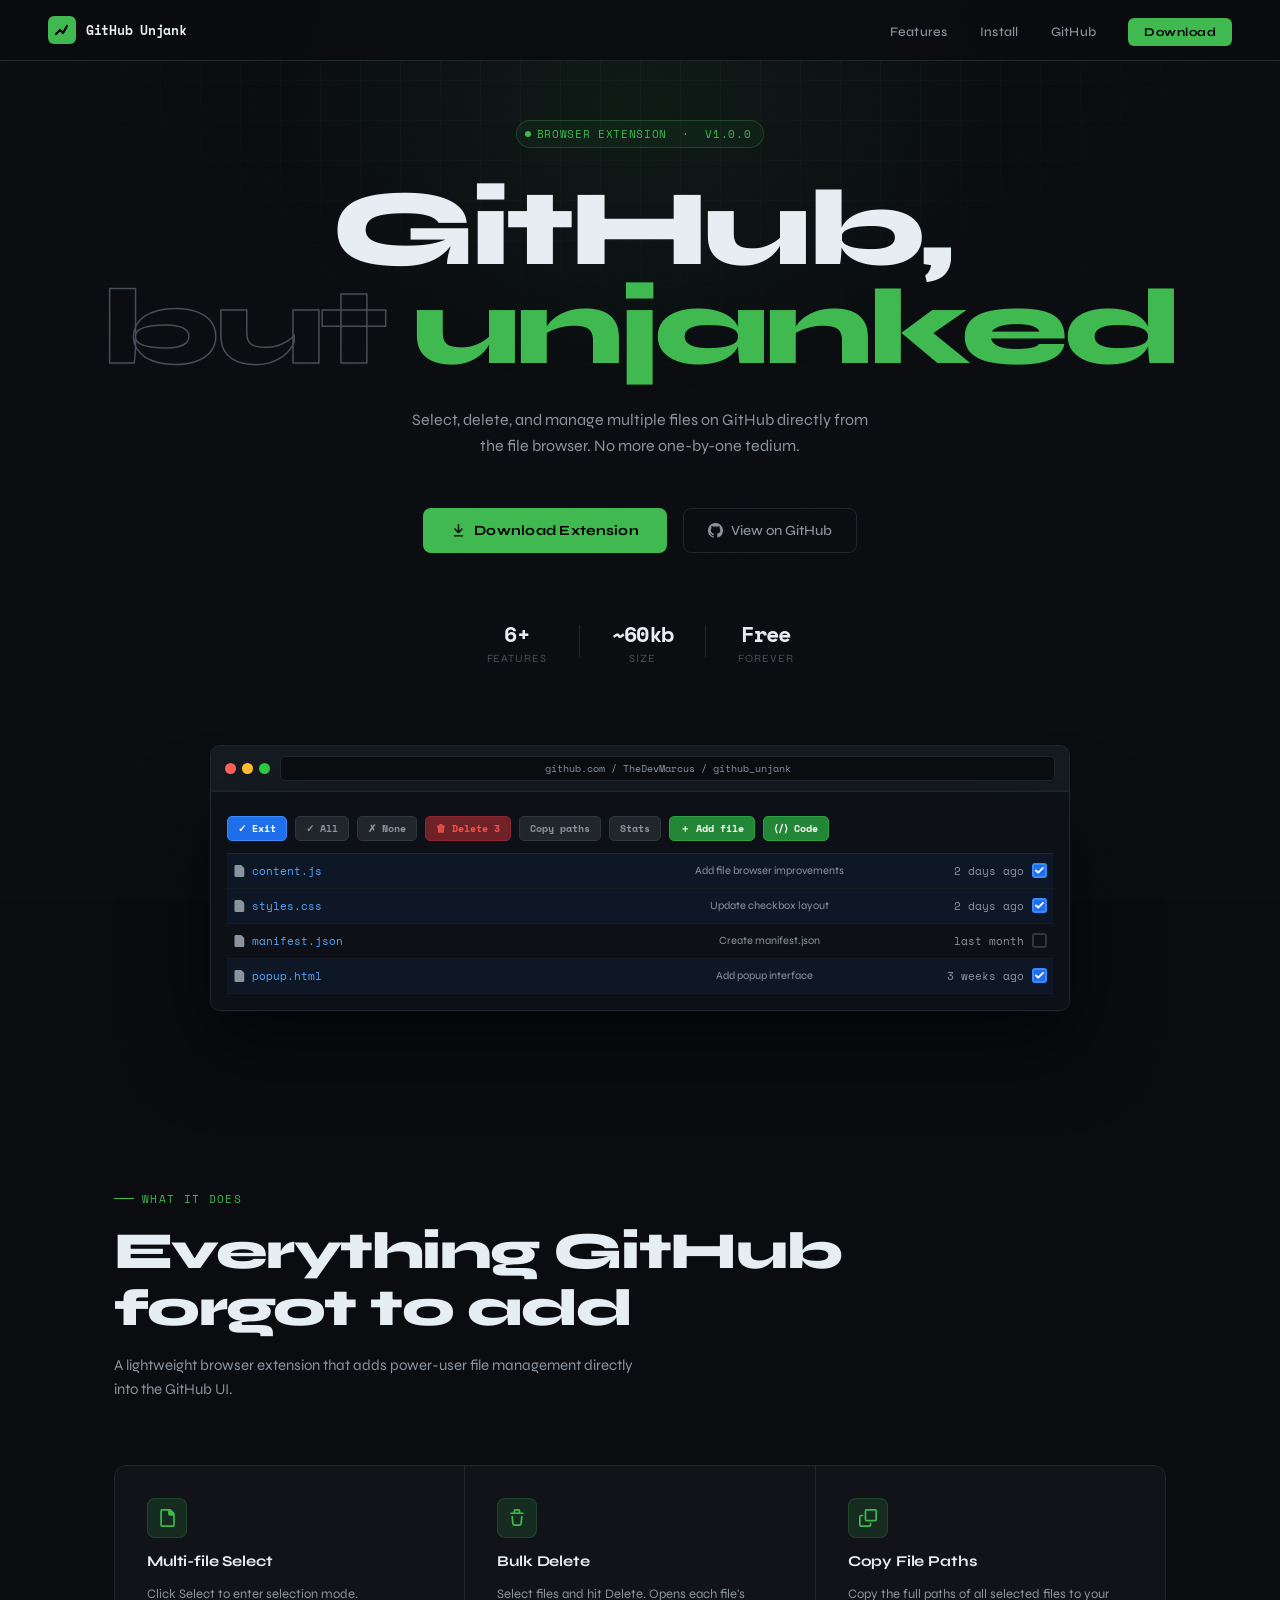
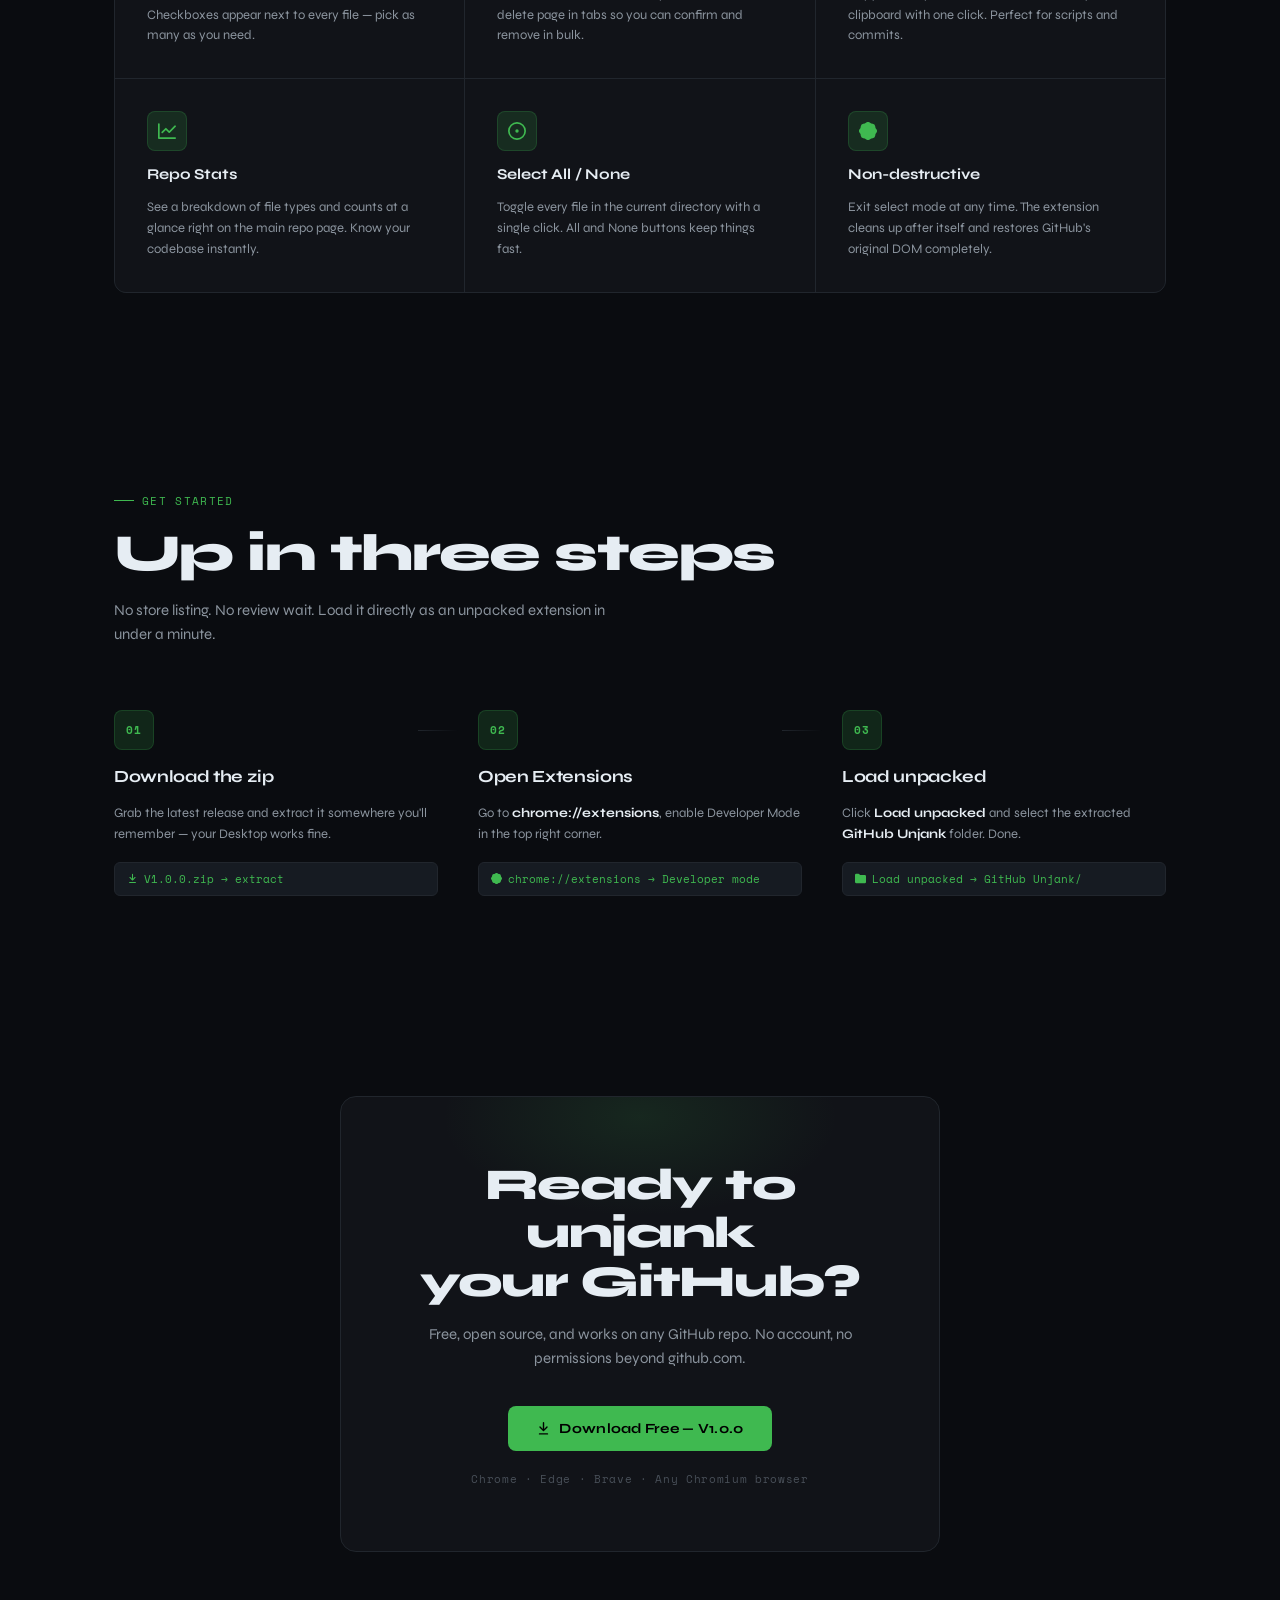
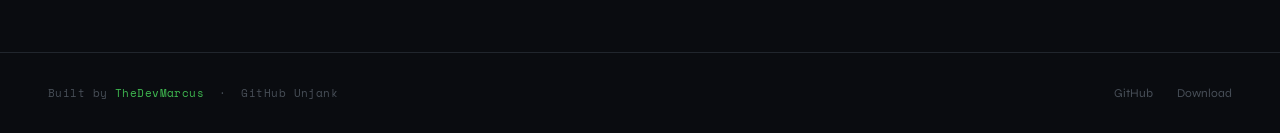
==== index.html @ 59151535 "Update print statement from 'Hello' to 'Goodbye'" ====
<!DOCTYPE html>
<html lang="en">
<head>
<meta charset="UTF-8">
<meta name="viewport" content="width=device-width, initial-scale=1.0">
<title>GitHub Unjank</title>
<link rel="preconnect" href="https://fonts.googleapis.com">
<link rel="preconnect" href="https://fonts.gstatic.com" crossorigin>
<link href="https://fonts.googleapis.com/css2?family=Space+Mono:wght@400;700&family=Syne:wght@400;500;600;700;800&display=swap" rel="stylesheet">
<style>
*, *::before, *::after { box-sizing: border-box; margin: 0; padding: 0; }

:root {
  --bg: #0a0c10;
  --surface: #111318;
  --surface2: #161b22;
  --border: #21262d;
  --green: #3fb950;
  --green-dim: #238636;
  --green-glow: rgba(63,185,80,0.15);
  --green-glow2: rgba(63,185,80,0.06);
  --fg: #e6edf3;
  --fg-muted: #8b949e;
  --fg-subtle: #484f58;
  --accent: #58a6ff;
  --mono: 'Space Mono', monospace;
  --display: 'Syne', sans-serif;
}

html { scroll-behavior: smooth; }

body {
  background: var(--bg);
  color: var(--fg);
  font-family: var(--display);
  min-height: 100vh;
  overflow-x: hidden;
}

::selection { background: var(--green-dim); color: #fff; }

.noise {
  position: fixed;
  inset: 0;
  z-index: 0;
  pointer-events: none;
  opacity: 0.025;
  background-image: url("data:image/svg+xml,%3Csvg viewBox='0 0 256 256' xmlns='http://www.w3.org/2000/svg'%3E%3Cfilter id='n'%3E%3CfeTurbulence type='fractalNoise' baseFrequency='0.9' numOctaves='4' stitchTiles='stitch'/%3E%3C/filter%3E%3Crect width='100%25' height='100%25' filter='url(%23n)'/%3E%3C/svg%3E");
  background-size: 200px 200px;
}

.grid-bg {
  position: fixed;
  inset: 0;
  z-index: 0;
  pointer-events: none;
  background-image:
    linear-gradient(var(--border) 1px, transparent 1px),
    linear-gradient(90deg, var(--border) 1px, transparent 1px);
  background-size: 40px 40px;
  opacity: 0.4;
  mask-image: radial-gradient(ellipse 80% 60% at 50% 0%, black 0%, transparent 70%);
}

.glow-orb {
  position: fixed;
  top: -200px;
  left: 50%;
  transform: translateX(-50%);
  width: 800px;
  height: 600px;
  background: radial-gradient(ellipse, rgba(63,185,80,0.08) 0%, transparent 70%);
  pointer-events: none;
  z-index: 0;
}

nav {
  position: fixed;
  top: 0;
  left: 0;
  right: 0;
  z-index: 100;
  display: flex;
  align-items: center;
  justify-content: space-between;
  padding: 16px 48px;
  border-bottom: 1px solid var(--border);
  background: rgba(10,12,16,0.8);
  backdrop-filter: blur(12px);
}

.nav-logo {
  display: flex;
  align-items: center;
  gap: 10px;
  font-family: var(--mono);
  font-size: 13px;
  font-weight: 700;
  color: var(--fg);
  text-decoration: none;
  letter-spacing: -0.02em;
}

.nav-logo-mark {
  width: 28px;
  height: 28px;
  background: var(--green);
  border-radius: 6px;
  display: flex;
  align-items: center;
  justify-content: center;
}

.nav-logo-mark svg { display: block; }

.nav-links {
  display: flex;
  align-items: center;
  gap: 32px;
  list-style: none;
}

.nav-links a {
  font-size: 13px;
  font-weight: 500;
  color: var(--fg-muted);
  text-decoration: none;
  transition: color 0.15s;
  letter-spacing: 0.02em;
}

.nav-links a:hover { color: var(--fg); }

.nav-cta {
  background: var(--green) !important;
  color: #000 !important;
  padding: 7px 16px;
  border-radius: 6px;
  font-weight: 700 !important;
  font-size: 12px !important;
  letter-spacing: 0.04em !important;
  transition: background 0.15s, transform 0.1s !important;
}

.nav-cta:hover { background: #4ac461 !important; transform: translateY(-1px); }

main { position: relative; z-index: 1; }

section.hero {
  min-height: 100vh;
  display: flex;
  flex-direction: column;
  align-items: center;
  justify-content: center;
  padding: 120px 24px 80px;
  text-align: center;
}

.hero-badge {
  display: inline-flex;
  align-items: center;
  gap: 6px;
  padding: 5px 12px 5px 8px;
  background: var(--green-glow2);
  border: 1px solid rgba(63,185,80,0.25);
  border-radius: 20px;
  font-family: var(--mono);
  font-size: 11px;
  color: var(--green);
  letter-spacing: 0.06em;
  margin-bottom: 32px;
  animation: fadeUp 0.6s ease both;
}

.hero-badge-dot {
  width: 6px;
  height: 6px;
  background: var(--green);
  border-radius: 50%;
  animation: pulse 2s ease infinite;
}

@keyframes pulse {
  0%, 100% { opacity: 1; transform: scale(1); }
  50% { opacity: 0.5; transform: scale(0.8); }
}

h1 {
  font-size: clamp(52px, 10vw, 108px);
  font-weight: 800;
  line-height: 0.92;
  letter-spacing: -0.04em;
  margin-bottom: 28px;
  animation: fadeUp 0.6s 0.1s ease both;
}

h1 .line1 { display: block; color: var(--fg); }
h1 .line2 {
  display: block;
  color: transparent;
  -webkit-text-stroke: 1.5px var(--fg-subtle);
}

h1 .accent-word {
  color: var(--green);
  -webkit-text-stroke: 0;
}

.hero-sub {
  max-width: 480px;
  font-size: 16px;
  font-weight: 400;
  color: var(--fg-muted);
  line-height: 1.65;
  margin-bottom: 48px;
  animation: fadeUp 0.6s 0.2s ease both;
}

.hero-actions {
  display: flex;
  align-items: center;
  gap: 16px;
  flex-wrap: wrap;
  justify-content: center;
  animation: fadeUp 0.6s 0.3s ease both;
}

.btn-primary {
  display: inline-flex;
  align-items: center;
  gap: 8px;
  padding: 14px 28px;
  background: var(--green);
  color: #000;
  font-family: var(--display);
  font-size: 14px;
  font-weight: 700;
  border-radius: 8px;
  text-decoration: none;
  letter-spacing: 0.02em;
  transition: background 0.15s, transform 0.15s, box-shadow 0.15s;
  box-shadow: 0 0 0 0 rgba(63,185,80,0.4);
  border: none;
  cursor: pointer;
}

.btn-primary:hover {
  background: #4ac461;
  transform: translateY(-2px);
  box-shadow: 0 8px 30px rgba(63,185,80,0.25);
}

.btn-primary:active { transform: translateY(0); }

.btn-secondary {
  display: inline-flex;
  align-items: center;
  gap: 8px;
  padding: 13px 24px;
  background: transparent;
  color: var(--fg-muted);
  font-family: var(--display);
  font-size: 14px;
  font-weight: 500;
  border-radius: 8px;
  text-decoration: none;
  border: 1px solid var(--border);
  transition: border-color 0.15s, color 0.15s, background 0.15s;
  cursor: pointer;
}

.btn-secondary:hover {
  border-color: var(--fg-subtle);
  color: var(--fg);
  background: var(--surface);
}

.hero-meta {
  margin-top: 64px;
  display: flex;
  align-items: center;
  gap: 32px;
  animation: fadeUp 0.6s 0.4s ease both;
}

.hero-meta-item {
  display: flex;
  flex-direction: column;
  align-items: center;
  gap: 2px;
}

.hero-meta-num {
  font-family: var(--mono);
  font-size: 22px;
  font-weight: 700;
  color: var(--fg);
  letter-spacing: -0.03em;
}

.hero-meta-label {
  font-size: 11px;
  color: var(--fg-subtle);
  letter-spacing: 0.08em;
  text-transform: uppercase;
}

.hero-meta-divider {
  width: 1px;
  height: 32px;
  background: var(--border);
}

.preview-container {
  position: relative;
  margin-top: 80px;
  width: 100%;
  max-width: 860px;
  animation: fadeUp 0.8s 0.5s ease both;
}

.preview-bar {
  background: var(--surface2);
  border: 1px solid var(--border);
  border-bottom: none;
  border-radius: 10px 10px 0 0;
  padding: 10px 14px;
  display: flex;
  align-items: center;
  gap: 10px;
}

.preview-dots { display: flex; gap: 6px; }
.preview-dot {
  width: 11px; height: 11px; border-radius: 50%;
}
.preview-dot:nth-child(1) { background: #ff5f57; }
.preview-dot:nth-child(2) { background: #febc2e; }
.preview-dot:nth-child(3) { background: #28c840; }

.preview-url {
  flex: 1;
  background: var(--bg);
  border: 1px solid var(--border);
  border-radius: 5px;
  padding: 4px 10px;
  font-family: var(--mono);
  font-size: 10px;
  color: var(--fg-muted);
  text-align: center;
}

.preview-screen {
  background: var(--surface2);
  border: 1px solid var(--border);
  border-radius: 0 0 10px 10px;
  overflow: hidden;
  box-shadow: 0 32px 80px rgba(0,0,0,0.6), 0 0 0 1px rgba(63,185,80,0.05);
}

.mock-github {
  background: #0d1117;
  padding: 16px;
}

.mock-toolbar {
  display: flex;
  align-items: center;
  gap: 8px;
  padding: 8px 0 12px;
  border-bottom: 1px solid #21262d;
  margin-bottom: 0;
  flex-wrap: wrap;
}

.mock-btn {
  padding: 4px 10px;
  border-radius: 5px;
  font-family: var(--mono);
  font-size: 10px;
  font-weight: 700;
  border: 1px solid #30363d;
  background: #21262d;
  color: #8b949e;
  cursor: default;
  white-space: nowrap;
}

.mock-btn.green {
  background: #238636;
  border-color: #2ea043;
  color: #fff;
}

.mock-btn.danger {
  background: #6e2126;
  border-color: #8b2530;
  color: #f85149;
}

.mock-btn.active {
  background: #1f6feb;
  border-color: #388bfd;
  color: #fff;
}

.mock-row {
  display: grid;
  grid-template-columns: 1fr 1fr auto auto;
  align-items: center;
  gap: 8px;
  padding: 9px 6px;
  border-bottom: 1px solid #161b22;
  font-size: 11px;
  animation: rowSlide 0.3s ease both;
}

.mock-row:hover { background: rgba(255,255,255,0.02); }

.mock-file {
  display: flex;
  align-items: center;
  gap: 7px;
  color: #58a6ff;
  font-family: var(--mono);
  font-size: 11px;
}

.mock-commit { color: #8b949e; font-size: 11px; }
.mock-time { color: #8b949e; font-size: 11px; font-family: var(--mono); white-space: nowrap; }

.mock-check {
  width: 15px; height: 15px; border-radius: 3px;
  border: 2px solid #388bfd;
  background: #1f6feb;
  display: flex; align-items: center; justify-content: center;
  flex-shrink: 0;
}

.mock-check.empty {
  background: transparent;
  border-color: #30363d;
}

.mock-row.selected { background: rgba(31,111,235,0.07); }

@keyframes rowSlide {
  from { opacity: 0; transform: translateX(-4px); }
  to { opacity: 1; transform: none; }
}

section.features {
  padding: 100px 24px;
  max-width: 1100px;
  margin: 0 auto;
}

.section-label {
  font-family: var(--mono);
  font-size: 11px;
  letter-spacing: 0.12em;
  text-transform: uppercase;
  color: var(--green);
  margin-bottom: 16px;
  display: flex;
  align-items: center;
  gap: 8px;
}

.section-label::before {
  content: '';
  display: inline-block;
  width: 20px;
  height: 1px;
  background: var(--green);
}

.section-title {
  font-size: clamp(32px, 5vw, 52px);
  font-weight: 800;
  letter-spacing: -0.03em;
  line-height: 1.1;
  margin-bottom: 16px;
}

.section-sub {
  font-size: 15px;
  color: var(--fg-muted);
  line-height: 1.6;
  max-width: 520px;
  margin-bottom: 64px;
}

.features-grid {
  display: grid;
  grid-template-columns: repeat(3, 1fr);
  gap: 1px;
  background: var(--border);
  border: 1px solid var(--border);
  border-radius: 12px;
  overflow: hidden;
}

.feature-card {
  background: var(--surface);
  padding: 32px;
  display: flex;
  flex-direction: column;
  gap: 14px;
  transition: background 0.2s;
  position: relative;
  overflow: hidden;
}

.feature-card::after {
  content: '';
  position: absolute;
  inset: 0;
  background: var(--green-glow2);
  opacity: 0;
  transition: opacity 0.2s;
}

.feature-card:hover { background: var(--surface2); }
.feature-card:hover::after { opacity: 1; }

.feature-icon {
  width: 40px; height: 40px;
  background: var(--green-glow);
  border: 1px solid rgba(63,185,80,0.2);
  border-radius: 8px;
  display: flex;
  align-items: center;
  justify-content: center;
  color: var(--green);
  position: relative;
  z-index: 1;
}

.feature-name {
  font-size: 15px;
  font-weight: 700;
  letter-spacing: -0.01em;
  position: relative;
  z-index: 1;
}

.feature-desc {
  font-size: 13px;
  color: var(--fg-muted);
  line-height: 1.6;
  position: relative;
  z-index: 1;
}

section.how {
  padding: 100px 24px;
  max-width: 1100px;
  margin: 0 auto;
}

.steps {
  display: grid;
  grid-template-columns: repeat(3, 1fr);
  gap: 40px;
  margin-top: 64px;
}

.step {
  display: flex;
  flex-direction: column;
  gap: 16px;
  position: relative;
}

.step:not(:last-child)::after {
  content: '';
  position: absolute;
  top: 20px;
  right: -20px;
  width: 40px;
  height: 1px;
  background: linear-gradient(90deg, var(--border), transparent);
}

.step-num {
  font-family: var(--mono);
  font-size: 11px;
  font-weight: 700;
  color: var(--green);
  background: var(--green-glow);
  border: 1px solid rgba(63,185,80,0.2);
  width: 40px; height: 40px;
  border-radius: 8px;
  display: flex;
  align-items: center;
  justify-content: center;
  letter-spacing: 0.05em;
}

.step-title {
  font-size: 17px;
  font-weight: 700;
  letter-spacing: -0.02em;
}

.step-desc {
  font-size: 13px;
  color: var(--fg-muted);
  line-height: 1.65;
}

.step-code {
  font-family: var(--mono);
  font-size: 11px;
  background: var(--surface2);
  border: 1px solid var(--border);
  border-radius: 6px;
  padding: 8px 12px;
  color: var(--green);
  display: flex;
  align-items: center;
  gap: 6px;
}

section.cta {
  padding: 100px 24px;
  text-align: center;
  position: relative;
}

.cta-box {
  max-width: 600px;
  margin: 0 auto;
  background: var(--surface);
  border: 1px solid var(--border);
  border-radius: 16px;
  padding: 64px 48px;
  position: relative;
  overflow: hidden;
}

.cta-box::before {
  content: '';
  position: absolute;
  top: -80px;
  left: 50%;
  transform: translateX(-50%);
  width: 400px;
  height: 200px;
  background: radial-gradient(ellipse, rgba(63,185,80,0.12) 0%, transparent 70%);
  pointer-events: none;
}

.cta-box h2 {
  font-size: clamp(28px, 5vw, 44px);
  font-weight: 800;
  letter-spacing: -0.03em;
  margin-bottom: 16px;
  line-height: 1.1;
  position: relative;
}

.cta-box p {
  font-size: 15px;
  color: var(--fg-muted);
  line-height: 1.6;
  margin-bottom: 36px;
  position: relative;
}

.cta-version {
  margin-top: 20px;
  font-family: var(--mono);
  font-size: 11px;
  color: var(--fg-subtle);
  letter-spacing: 0.06em;
}

footer {
  border-top: 1px solid var(--border);
  padding: 32px 48px;
  display: flex;
  align-items: center;
  justify-content: space-between;
  position: relative;
  z-index: 1;
}

.footer-left {
  font-family: var(--mono);
  font-size: 11px;
  color: var(--fg-subtle);
  letter-spacing: 0.04em;
}

.footer-left span { color: var(--green); }

.footer-right {
  display: flex;
  align-items: center;
  gap: 24px;
}

.footer-right a {
  font-size: 12px;
  color: var(--fg-subtle);
  text-decoration: none;
  transition: color 0.15s;
}

.footer-right a:hover { color: var(--fg-muted); }

@keyframes fadeUp {
  from { opacity: 0; transform: translateY(20px); }
  to { opacity: 1; transform: none; }
}

@media (max-width: 768px) {
  nav { padding: 14px 20px; }
  .nav-links { display: none; }
  .features-grid { grid-template-columns: 1fr; }
  .steps { grid-template-columns: 1fr; gap: 28px; }
  .step:not(:last-child)::after { display: none; }
  .cta-box { padding: 40px 24px; }
  footer { flex-direction: column; gap: 16px; text-align: center; }
  .hero-meta { gap: 20px; }
}
</style>
</head>
<body>

<div class="noise"></div>
<div class="grid-bg"></div>
<div class="glow-orb"></div>

<nav>
  <a href="#" class="nav-logo">
    <div class="nav-logo-mark">
      <svg width="16" height="16" viewBox="0 0 16 16" fill="none">
        <path d="M2 12L6 8L9 11L13 4" stroke="#000" stroke-width="2.2" stroke-linecap="round" stroke-linejoin="round"/>
      </svg>
    </div>
    GitHub Unjank
  </a>
  <ul class="nav-links">
    <li><a href="#features">Features</a></li>
    <li><a href="#how">Install</a></li>
    <li><a href="https://github.com/TheDevMarcus/github_unjank" target="_blank">GitHub</a></li>
    <li><a href="https://github.com/TheDevMarcus/github_unjank/archive/refs/tags/V1.0.0.zip" class="nav-cta">Download</a></li>
  </ul>
</nav>

<main>
  <section class="hero">
    <div class="hero-badge">
      <span class="hero-badge-dot"></span>
      BROWSER EXTENSION &nbsp;·&nbsp; V1.0.0
    </div>

    <h1>
      <span class="line1">GitHub,</span>
      <span class="line2">but <span class="accent-word">unjanked</span></span>
    </h1>

    <p class="hero-sub">
      Select, delete, and manage multiple files on GitHub directly from the file browser. No more one-by-one tedium.
    </p>

    <div class="hero-actions">
      <a href="https://github.com/TheDevMarcus/github_unjank/archive/refs/tags/V1.0.0.zip" class="btn-primary">
        <svg width="15" height="15" viewBox="0 0 16 16" fill="currentColor"><path d="M7.47 10.78a.75.75 0 0 0 1.06 0l3.75-3.75a.75.75 0 0 0-1.06-1.06L8.75 8.44V1.75a.75.75 0 0 0-1.5 0v6.69L4.78 5.97a.75.75 0 0 0-1.06 1.06l3.75 3.75ZM3.75 13a.75.75 0 0 0 0 1.5h8.5a.75.75 0 0 0 0-1.5h-8.5Z"/></svg>
        Download Extension
      </a>
      <a href="https://github.com/TheDevMarcus/github_unjank" target="_blank" class="btn-secondary">
        <svg width="15" height="15" viewBox="0 0 16 16" fill="currentColor"><path d="M8 0c4.42 0 8 3.58 8 8a8.013 8.013 0 0 1-5.45 7.59c-.4.08-.55-.17-.55-.38 0-.27.01-1.13.01-2.2 0-.75-.25-1.23-.54-1.48 1.78-.2 3.65-.88 3.65-3.95 0-.88-.31-1.59-.82-2.15.08-.2.36-1.02-.08-2.12 0 0-.67-.22-2.2.82-.64-.18-1.32-.27-2-.27-.68 0-1.36.09-2 .27-1.53-1.03-2.2-.82-2.2-.82-.44 1.1-.16 1.92-.08 2.12-.51.56-.82 1.28-.82 2.15 0 3.06 1.86 3.75 3.64 3.95-.23.2-.44.55-.51 1.07-.46.21-1.61.55-2.33-.66-.15-.24-.6-.83-1.23-.82-.67.01-.27.38.01.53.34.19.73.9.82 1.13.16.45.68 1.31 2.69.94 0 .67.01 1.3.01 1.49 0 .21-.15.45-.55.38A7.995 7.995 0 0 1 0 8c0-4.42 3.58-8 8-8Z"/></svg>
        View on GitHub
      </a>
    </div>

    <div class="hero-meta">
      <div class="hero-meta-item">
        <span class="hero-meta-num">6+</span>
        <span class="hero-meta-label">Features</span>
      </div>
      <div class="hero-meta-divider"></div>
      <div class="hero-meta-item">
        <span class="hero-meta-num">~60kb</span>
        <span class="hero-meta-label">Size</span>
      </div>
      <div class="hero-meta-divider"></div>
      <div class="hero-meta-item">
        <span class="hero-meta-num">Free</span>
        <span class="hero-meta-label">Forever</span>
      </div>
    </div>

    <div class="preview-container">
      <div class="preview-bar">
        <div class="preview-dots">
          <div class="preview-dot"></div>
          <div class="preview-dot"></div>
          <div class="preview-dot"></div>
        </div>
        <div class="preview-url">github.com / TheDevMarcus / github_unjank</div>
      </div>
      <div class="preview-screen">
        <div class="mock-github">
          <div class="mock-toolbar">
            <div class="mock-btn active">✓ Exit</div>
            <div class="mock-btn">✓ All</div>
            <div class="mock-btn">✗ None</div>
            <div class="mock-btn danger">🗑 Delete 3</div>
            <div class="mock-btn">Copy paths</div>
            <div class="mock-btn">Stats</div>
            <div class="mock-btn green">＋ Add file</div>
            <div class="mock-btn green">⟨/⟩ Code</div>
          </div>
          <div class="mock-row selected" style="animation-delay:0.1s">
            <div class="mock-file">
              <svg width="12" height="12" viewBox="0 0 16 16" fill="#8b949e"><path d="M2 1.75C2 .784 2.784 0 3.75 0h6.586c.464 0 .909.184 1.237.513l2.914 2.914c.329.328.513.773.513 1.237v9.586A1.75 1.75 0 0 1 13.25 16h-9.5A1.75 1.75 0 0 1 2 14.25V1.75Z"/></svg>
              content.js
            </div>
            <div class="mock-commit">Add file browser improvements</div>
            <div class="mock-time">2 days ago</div>
            <div class="mock-check">
              <svg width="9" height="7" viewBox="0 0 10 8" fill="none" stroke="white" stroke-width="2.2" stroke-linecap="round" stroke-linejoin="round"><polyline points="1,4 3.5,6.5 9,1"/></svg>
            </div>
          </div>
          <div class="mock-row selected" style="animation-delay:0.2s">
            <div class="mock-file">
              <svg width="12" height="12" viewBox="0 0 16 16" fill="#8b949e"><path d="M2 1.75C2 .784 2.784 0 3.75 0h6.586c.464 0 .909.184 1.237.513l2.914 2.914c.329.328.513.773.513 1.237v9.586A1.75 1.75 0 0 1 13.25 16h-9.5A1.75 1.75 0 0 1 2 14.25V1.75Z"/></svg>
              styles.css
            </div>
            <div class="mock-commit">Update checkbox layout</div>
            <div class="mock-time">2 days ago</div>
            <div class="mock-check">
              <svg width="9" height="7" viewBox="0 0 10 8" fill="none" stroke="white" stroke-width="2.2" stroke-linecap="round" stroke-linejoin="round"><polyline points="1,4 3.5,6.5 9,1"/></svg>
            </div>
          </div>
          <div class="mock-row" style="animation-delay:0.3s">
            <div class="mock-file">
              <svg width="12" height="12" viewBox="0 0 16 16" fill="#8b949e"><path d="M2 1.75C2 .784 2.784 0 3.75 0h6.586c.464 0 .909.184 1.237.513l2.914 2.914c.329.328.513.773.513 1.237v9.586A1.75 1.75 0 0 1 13.25 16h-9.5A1.75 1.75 0 0 1 2 14.25V1.75Z"/></svg>
              manifest.json
            </div>
            <div class="mock-commit">Create manifest.json</div>
            <div class="mock-time">last month</div>
            <div class="mock-check empty"></div>
          </div>
          <div class="mock-row selected" style="animation-delay:0.4s">
            <div class="mock-file">
              <svg width="12" height="12" viewBox="0 0 16 16" fill="#8b949e"><path d="M2 1.75C2 .784 2.784 0 3.75 0h6.586c.464 0 .909.184 1.237.513l2.914 2.914c.329.328.513.773.513 1.237v9.586A1.75 1.75 0 0 1 13.25 16h-9.5A1.75 1.75 0 0 1 2 14.25V1.75Z"/></svg>
              popup.html
            </div>
            <div class="mock-commit">Add popup interface</div>
            <div class="mock-time">3 weeks ago</div>
            <div class="mock-check">
              <svg width="9" height="7" viewBox="0 0 10 8" fill="none" stroke="white" stroke-width="2.2" stroke-linecap="round" stroke-linejoin="round"><polyline points="1,4 3.5,6.5 9,1"/></svg>
            </div>
          </div>
        </div>
      </div>
    </div>
  </section>

  <section class="features" id="features">
    <div class="section-label">What it does</div>
    <h2 class="section-title">Everything GitHub<br>forgot to add</h2>
    <p class="section-sub">A lightweight browser extension that adds power-user file management directly into the GitHub UI.</p>

    <div class="features-grid">
      <div class="feature-card">
        <div class="feature-icon">
          <svg width="18" height="18" viewBox="0 0 16 16" fill="currentColor"><path d="M2 1.75C2 .784 2.784 0 3.75 0h6.586c.464 0 .909.184 1.237.513l2.914 2.914c.329.328.513.773.513 1.237v9.586A1.75 1.75 0 0 1 13.25 16h-9.5A1.75 1.75 0 0 1 2 14.25V1.75Zm1.75-.25a.25.25 0 0 0-.25.25v12.5c0 .138.112.25.25.25h9.5a.25.25 0 0 0 .25-.25V6h-2.75A1.75 1.75 0 0 1 9 4.25V1.5H3.75Z"/></svg>
        </div>
        <div class="feature-name">Multi-file Select</div>
        <div class="feature-desc">Click Select to enter selection mode. Checkboxes appear next to every file — pick as many as you need.</div>
      </div>
      <div class="feature-card">
        <div class="feature-icon">
          <svg width="18" height="18" viewBox="0 0 16 16" fill="currentColor"><path d="M11 1.75V3h2.25a.75.75 0 0 1 0 1.5H2.75a.75.75 0 0 1 0-1.5H5V1.75C5 .784 5.784 0 6.75 0h2.5C10.216 0 11 .784 11 1.75ZM4.496 6.675l.66 6.6a.25.25 0 0 0 .249.225h5.19a.25.25 0 0 0 .249-.225l.66-6.6a.75.75 0 0 1 1.492.149l-.66 6.6A1.748 1.748 0 0 1 10.595 15h-5.19a1.75 1.75 0 0 1-1.741-1.575l-.66-6.6a.75.75 0 1 1 1.492-.15ZM6.5 1.75V3h3V1.75a.25.25 0 0 0-.25-.25h-2.5a.25.25 0 0 0-.25.25Z"/></svg>
        </div>
        <div class="feature-name">Bulk Delete</div>
        <div class="feature-desc">Select files and hit Delete. Opens each file's delete page in tabs so you can confirm and remove in bulk.</div>
      </div>
      <div class="feature-card">
        <div class="feature-icon">
          <svg width="18" height="18" viewBox="0 0 16 16" fill="currentColor"><path d="M0 6.75C0 5.784.784 5 1.75 5h1.5a.75.75 0 0 1 0 1.5h-1.5a.25.25 0 0 0-.25.25v7.5c0 .138.112.25.25.25h7.5a.25.25 0 0 0 .25-.25v-1.5a.75.75 0 0 1 1.5 0v1.5A1.75 1.75 0 0 1 9.25 16h-7.5A1.75 1.75 0 0 1 0 14.25Z"/><path d="M5 1.75C5 .784 5.784 0 6.75 0h7.5C15.216 0 16 .784 16 1.75v7.5A1.75 1.75 0 0 1 14.25 11h-7.5A1.75 1.75 0 0 1 5 9.25Zm1.75-.25a.25.25 0 0 0-.25.25v7.5c0 .138.112.25.25.25h7.5a.25.25 0 0 0 .25-.25v-7.5a.25.25 0 0 0-.25-.25Z"/></svg>
        </div>
        <div class="feature-name">Copy File Paths</div>
        <div class="feature-desc">Copy the full paths of all selected files to your clipboard with one click. Perfect for scripts and commits.</div>
      </div>
      <div class="feature-card">
        <div class="feature-icon">
          <svg width="18" height="18" viewBox="0 0 16 16" fill="currentColor"><path d="M1.5 1.75V13.5h13.75a.75.75 0 0 1 0 1.5H.75a.75.75 0 0 1-.75-.75V1.75a.75.75 0 0 1 1.5 0Zm14.28 2.53-5.25 5.25a.75.75 0 0 1-1.06 0L7 7.06 4.28 9.78a.751.751 0 0 1-1.06-1.06l3.25-3.25a.75.75 0 0 1 1.06 0L10 7.94l4.72-4.72a.751.751 0 0 1 1.06 1.06Z"/></svg>
        </div>
        <div class="feature-name">Repo Stats</div>
        <div class="feature-desc">See a breakdown of file types and counts at a glance right on the main repo page. Know your codebase instantly.</div>
      </div>
      <div class="feature-card">
        <div class="feature-icon">
          <svg width="18" height="18" viewBox="0 0 16 16" fill="currentColor"><path d="M8 9.5a1.5 1.5 0 1 0 0-3 1.5 1.5 0 0 0 0 3Z"/><path d="M8 0a8 8 0 1 1 0 16A8 8 0 0 1 8 0ZM1.5 8a6.5 6.5 0 1 0 13 0 6.5 6.5 0 0 0-13 0Z"/></svg>
        </div>
        <div class="feature-name">Select All / None</div>
        <div class="feature-desc">Toggle every file in the current directory with a single click. All and None buttons keep things fast.</div>
      </div>
      <div class="feature-card">
        <div class="feature-icon">
          <svg width="18" height="18" viewBox="0 0 16 16" fill="currentColor"><path d="M9.585.52a2.678 2.678 0 0 0-3.17 0l-.928.68a1.178 1.178 0 0 1-.518.215L3.83 1.59a2.678 2.678 0 0 0-2.24 2.24l-.175 1.14a1.178 1.178 0 0 1-.215.518l-.68.928a2.678 2.678 0 0 0 0 3.17l.68.928c.113.153.186.33.215.518l.175 1.138a2.678 2.678 0 0 0 2.24 2.24l1.138.175c.187.029.365.102.518.215l.928.68a2.678 2.678 0 0 0 3.17 0l.928-.68a1.17 1.17 0 0 1 .518-.215l1.138-.175a2.678 2.678 0 0 0 2.241-2.241l.175-1.138c.029-.187.102-.365.215-.518l.68-.928a2.678 2.678 0 0 0 0-3.17l-.68-.928a1.179 1.179 0 0 1-.215-.518L14.41 3.83a2.678 2.678 0 0 0-2.24-2.24l-1.138-.175a1.179 1.179 0 0 1-.518-.215L9.585.52ZM7 11.5a.5.5 0 0 0 .5.5h1a.5.5 0 0 0 0-1H8V8a.5.5 0 0 0-.5-.5h-1a.5.5 0 0 0 0 1h.5v2.5ZM8 6a1 1 0 1 0 0-2 1 1 0 0 0 0 2Z"/></svg>
        </div>
        <div class="feature-name">Non-destructive</div>
        <div class="feature-desc">Exit select mode at any time. The extension cleans up after itself and restores GitHub's original DOM completely.</div>
      </div>
    </div>
  </section>

  <section class="how" id="how">
    <div class="section-label">Get started</div>
    <h2 class="section-title">Up in three steps</h2>
    <p class="section-sub">No store listing. No review wait. Load it directly as an unpacked extension in under a minute.</p>

    <div class="steps">
      <div class="step">
        <div class="step-num">01</div>
        <div class="step-title">Download the zip</div>
        <div class="step-desc">Grab the latest release and extract it somewhere you'll remember — your Desktop works fine.</div>
        <div class="step-code">
          <svg width="11" height="11" viewBox="0 0 16 16" fill="currentColor"><path d="M7.47 10.78a.75.75 0 0 0 1.06 0l3.75-3.75a.75.75 0 0 0-1.06-1.06L8.75 8.44V1.75a.75.75 0 0 0-1.5 0v6.69L4.78 5.97a.75.75 0 0 0-1.06 1.06l3.75 3.75ZM3.75 13a.75.75 0 0 0 0 1.5h8.5a.75.75 0 0 0 0-1.5h-8.5Z"/></svg>
          V1.0.0.zip → extract
        </div>
      </div>
      <div class="step">
        <div class="step-num">02</div>
        <div class="step-title">Open Extensions</div>
        <div class="step-desc">Go to <strong style="color:var(--fg)">chrome://extensions</strong>, enable Developer Mode in the top right corner.</div>
        <div class="step-code">
          <svg width="11" height="11" viewBox="0 0 16 16" fill="currentColor"><path d="M9.585.52a2.678 2.678 0 0 0-3.17 0l-.928.68a1.178 1.178 0 0 1-.518.215L3.83 1.59a2.678 2.678 0 0 0-2.24 2.24l-.175 1.14a1.178 1.178 0 0 1-.215.518l-.68.928a2.678 2.678 0 0 0 0 3.17l.68.928c.113.153.186.33.215.518l.175 1.138a2.678 2.678 0 0 0 2.24 2.24l1.138.175c.187.029.365.102.518.215l.928.68a2.678 2.678 0 0 0 3.17 0l.928-.68a1.17 1.17 0 0 1 .518-.215l1.138-.175a2.678 2.678 0 0 0 2.241-2.241l.175-1.138c.029-.187.102-.365.215-.518l.68-.928a2.678 2.678 0 0 0 0-3.17l-.68-.928a1.179 1.179 0 0 1-.215-.518L14.41 3.83a2.678 2.678 0 0 0-2.24-2.24l-1.138-.175a1.179 1.179 0 0 1-.518-.215L9.585.52Z"/></svg>
          chrome://extensions → Developer mode
        </div>
      </div>
      <div class="step">
        <div class="step-num">03</div>
        <div class="step-title">Load unpacked</div>
        <div class="step-desc">Click <strong style="color:var(--fg)">Load unpacked</strong> and select the extracted <strong style="color:var(--fg)">GitHub Unjank</strong> folder. Done.</div>
        <div class="step-code">
          <svg width="11" height="11" viewBox="0 0 16 16" fill="currentColor"><path d="M1.75 1A1.75 1.75 0 0 0 0 2.75v10.5C0 14.216.784 15 1.75 15h12.5A1.75 1.75 0 0 0 16 13.25v-8.5A1.75 1.75 0 0 0 14.25 3H7.5a.25.25 0 0 1-.2-.1l-.9-1.2C6.07 1.26 5.55 1 5 1H1.75Z"/></svg>
          Load unpacked → GitHub Unjank/
        </div>
      </div>
    </div>
  </section>

  <section class="cta">
    <div class="cta-box">
      <h2>Ready to unjank<br>your GitHub?</h2>
      <p>Free, open source, and works on any GitHub repo. No account, no permissions beyond github.com.</p>
      <a href="https://github.com/TheDevMarcus/github_unjank/archive/refs/tags/V1.0.0.zip" class="btn-primary" style="margin: 0 auto; display: inline-flex;">
        <svg width="15" height="15" viewBox="0 0 16 16" fill="currentColor"><path d="M7.47 10.78a.75.75 0 0 0 1.06 0l3.75-3.75a.75.75 0 0 0-1.06-1.06L8.75 8.44V1.75a.75.75 0 0 0-1.5 0v6.69L4.78 5.97a.75.75 0 0 0-1.06 1.06l3.75 3.75ZM3.75 13a.75.75 0 0 0 0 1.5h8.5a.75.75 0 0 0 0-1.5h-8.5Z"/></svg>
        Download Free — V1.0.0
      </a>
      <div class="cta-version">Chrome · Edge · Brave · Any Chromium browser</div>
    </div>
  </section>
</main>

<footer>
  <div class="footer-left">
    Built by <span>TheDevMarcus</span> &nbsp;·&nbsp; GitHub Unjank
  </div>
  <div class="footer-right">
    <a href="https://github.com/TheDevMarcus/github_unjank" target="_blank">GitHub</a>
    <a href="https://github.com/TheDevMarcus/github_unjank/archive/refs/tags/V1.0.0.zip">Download</a>
  </div>
</footer>

</body>
</html>
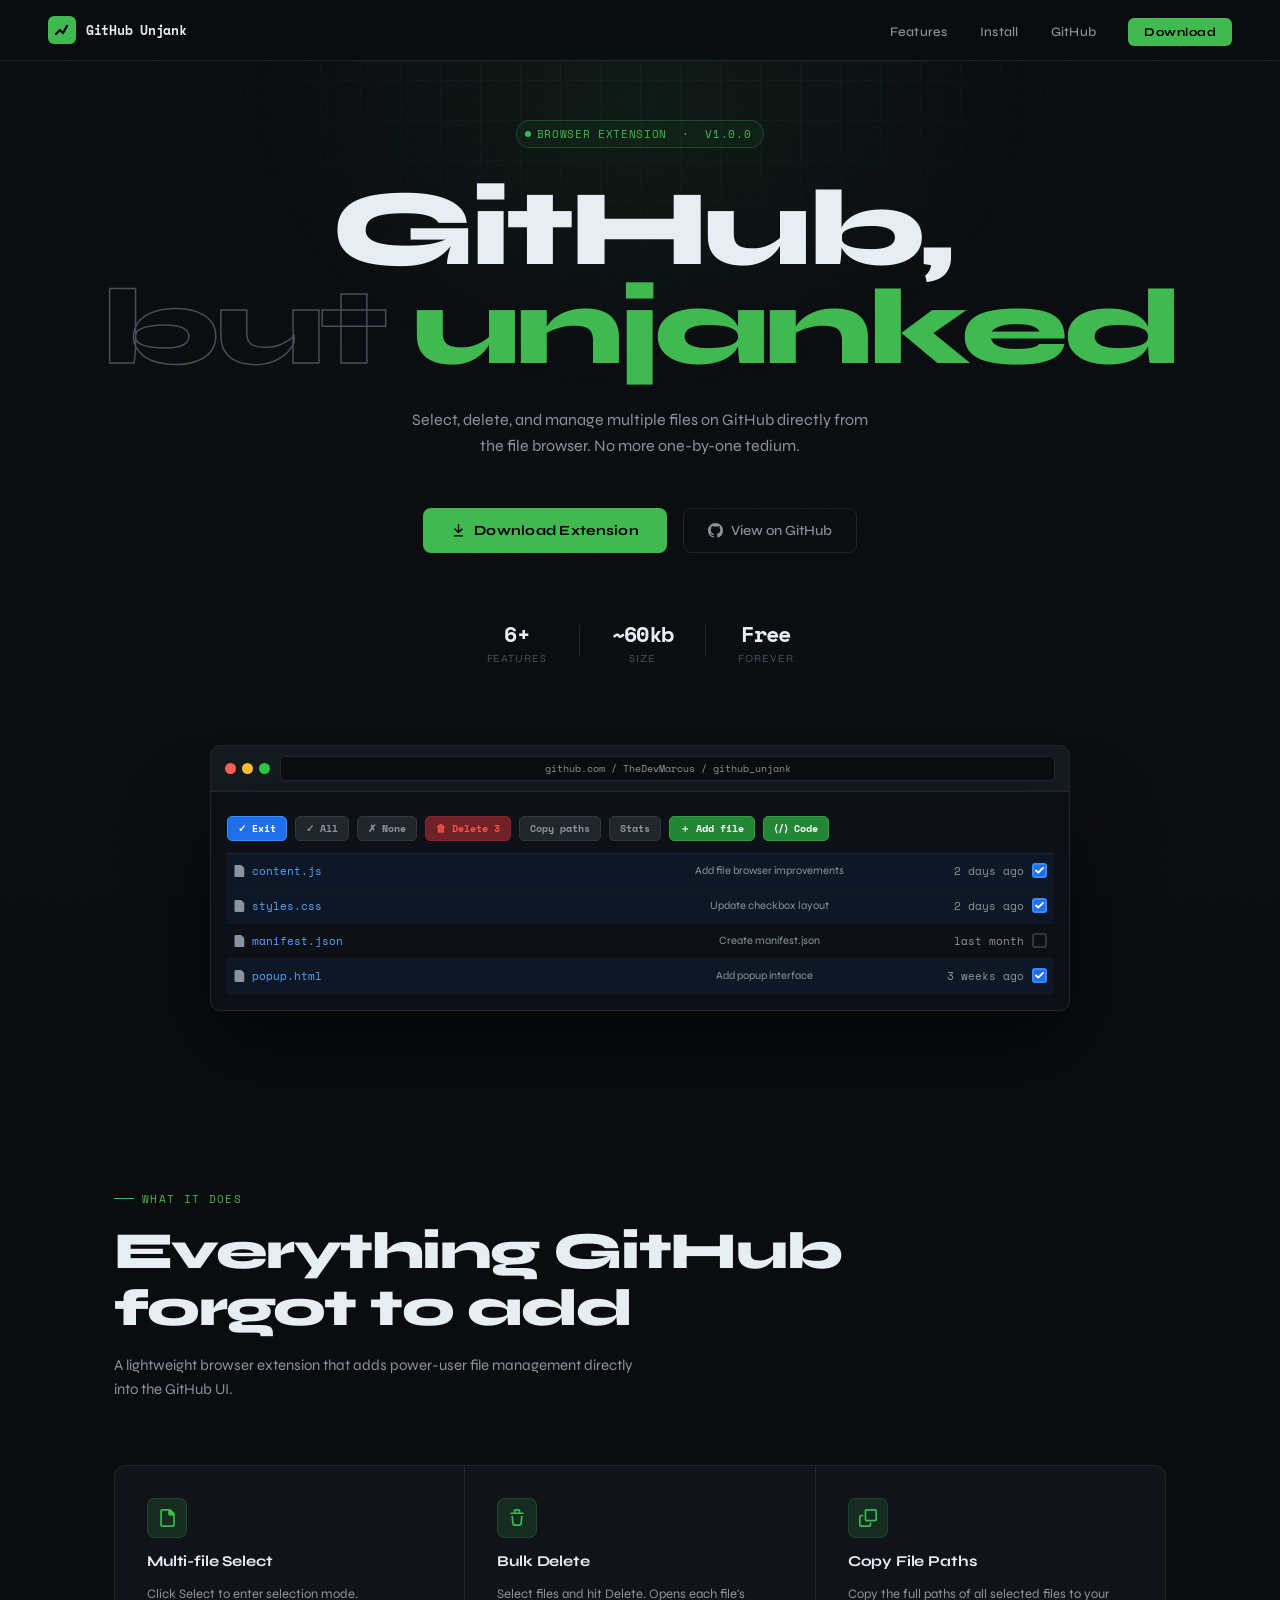
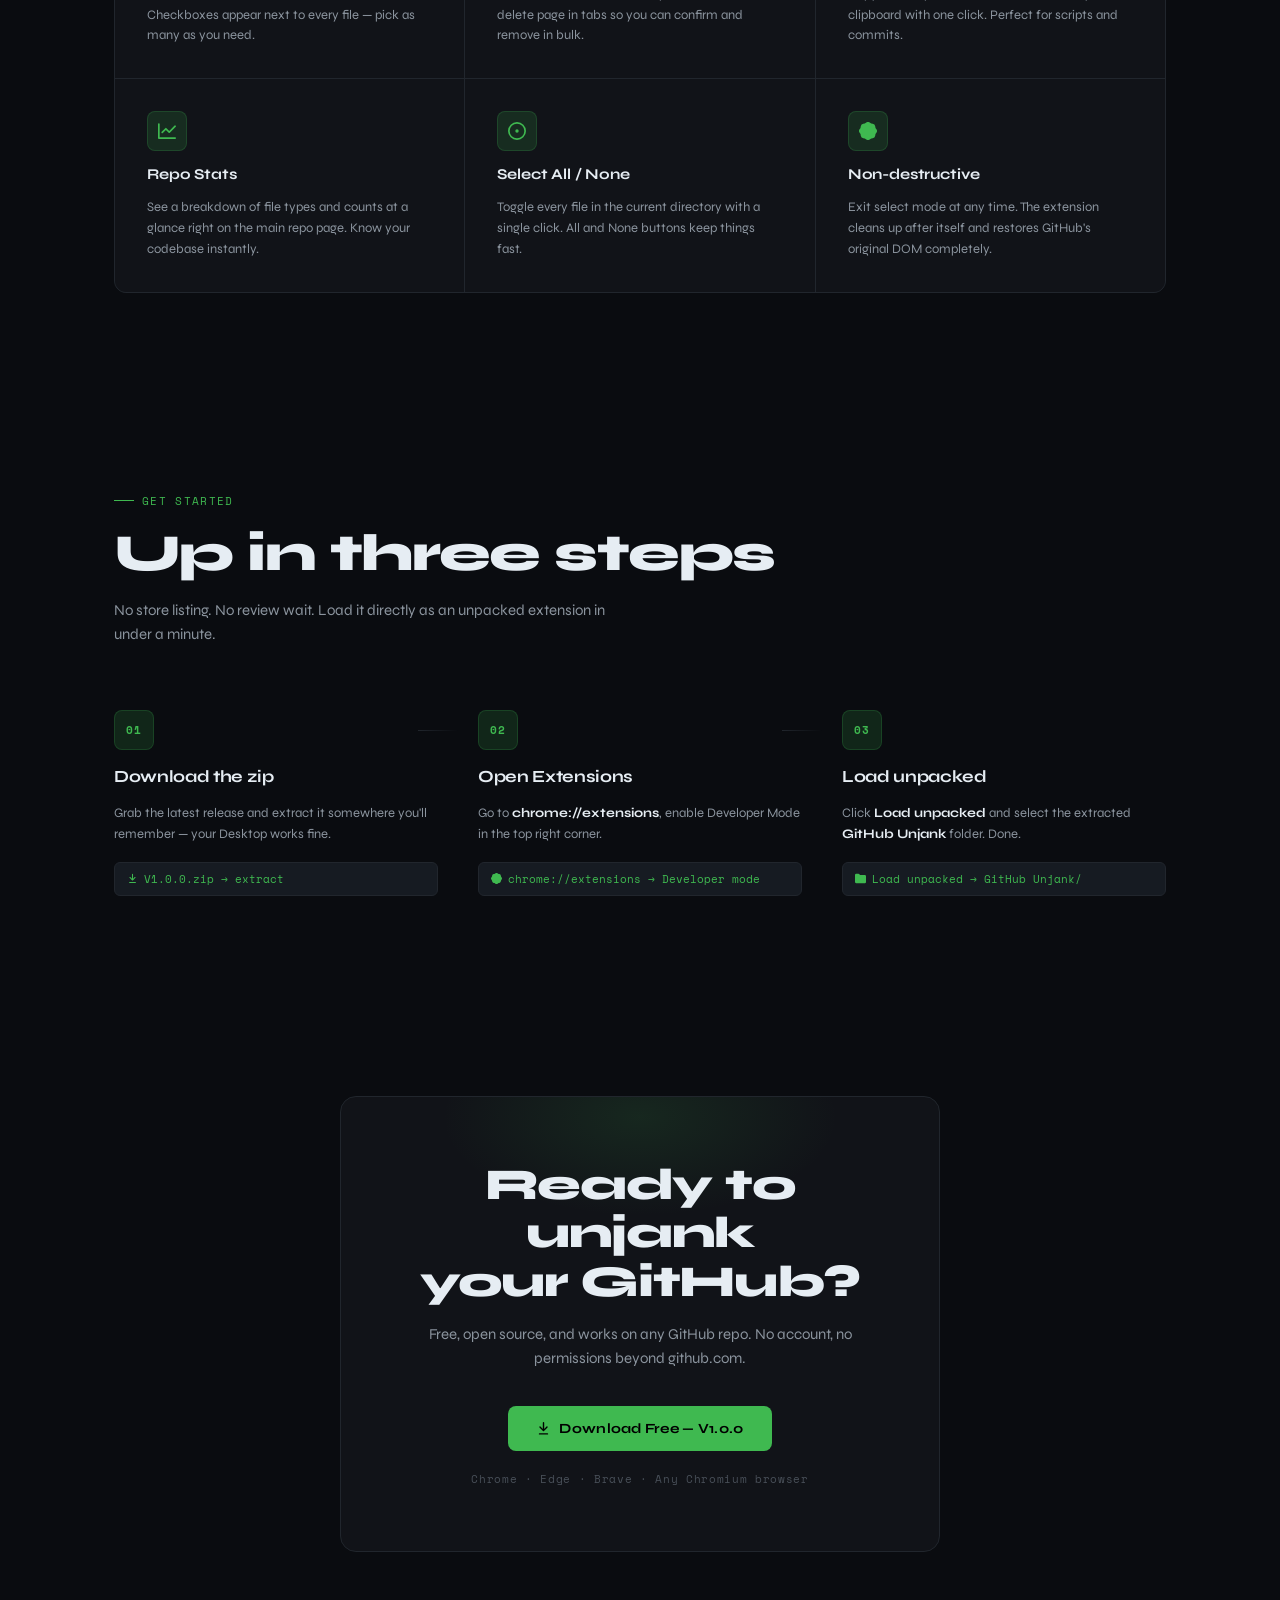
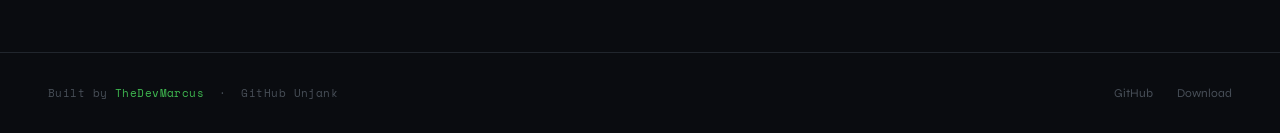
==== commit db6e33dd: "Update print statement from 'Hello' to 'Goodbye'" ====
--- a/index.html
+++ b/index.html
@@ -768,7 +768,7 @@
     </p>
 
     <div class="hero-actions">
-      <a href="https://github.com/TheDevMarcus/github_unjank/archive/refs/tags/V1.0.0.zip" class="btn-primary">
+      <a href="https://github.com/TheDevMarcus/github_unjank/archive/refs/tags/V1.0.3.zip" class="btn-primary">
         <svg width="15" height="15" viewBox="0 0 16 16" fill="currentColor"><path d="M7.47 10.78a.75.75 0 0 0 1.06 0l3.75-3.75a.75.75 0 0 0-1.06-1.06L8.75 8.44V1.75a.75.75 0 0 0-1.5 0v6.69L4.78 5.97a.75.75 0 0 0-1.06 1.06l3.75 3.75ZM3.75 13a.75.75 0 0 0 0 1.5h8.5a.75.75 0 0 0 0-1.5h-8.5Z"/></svg>
         Download Extension
       </a>
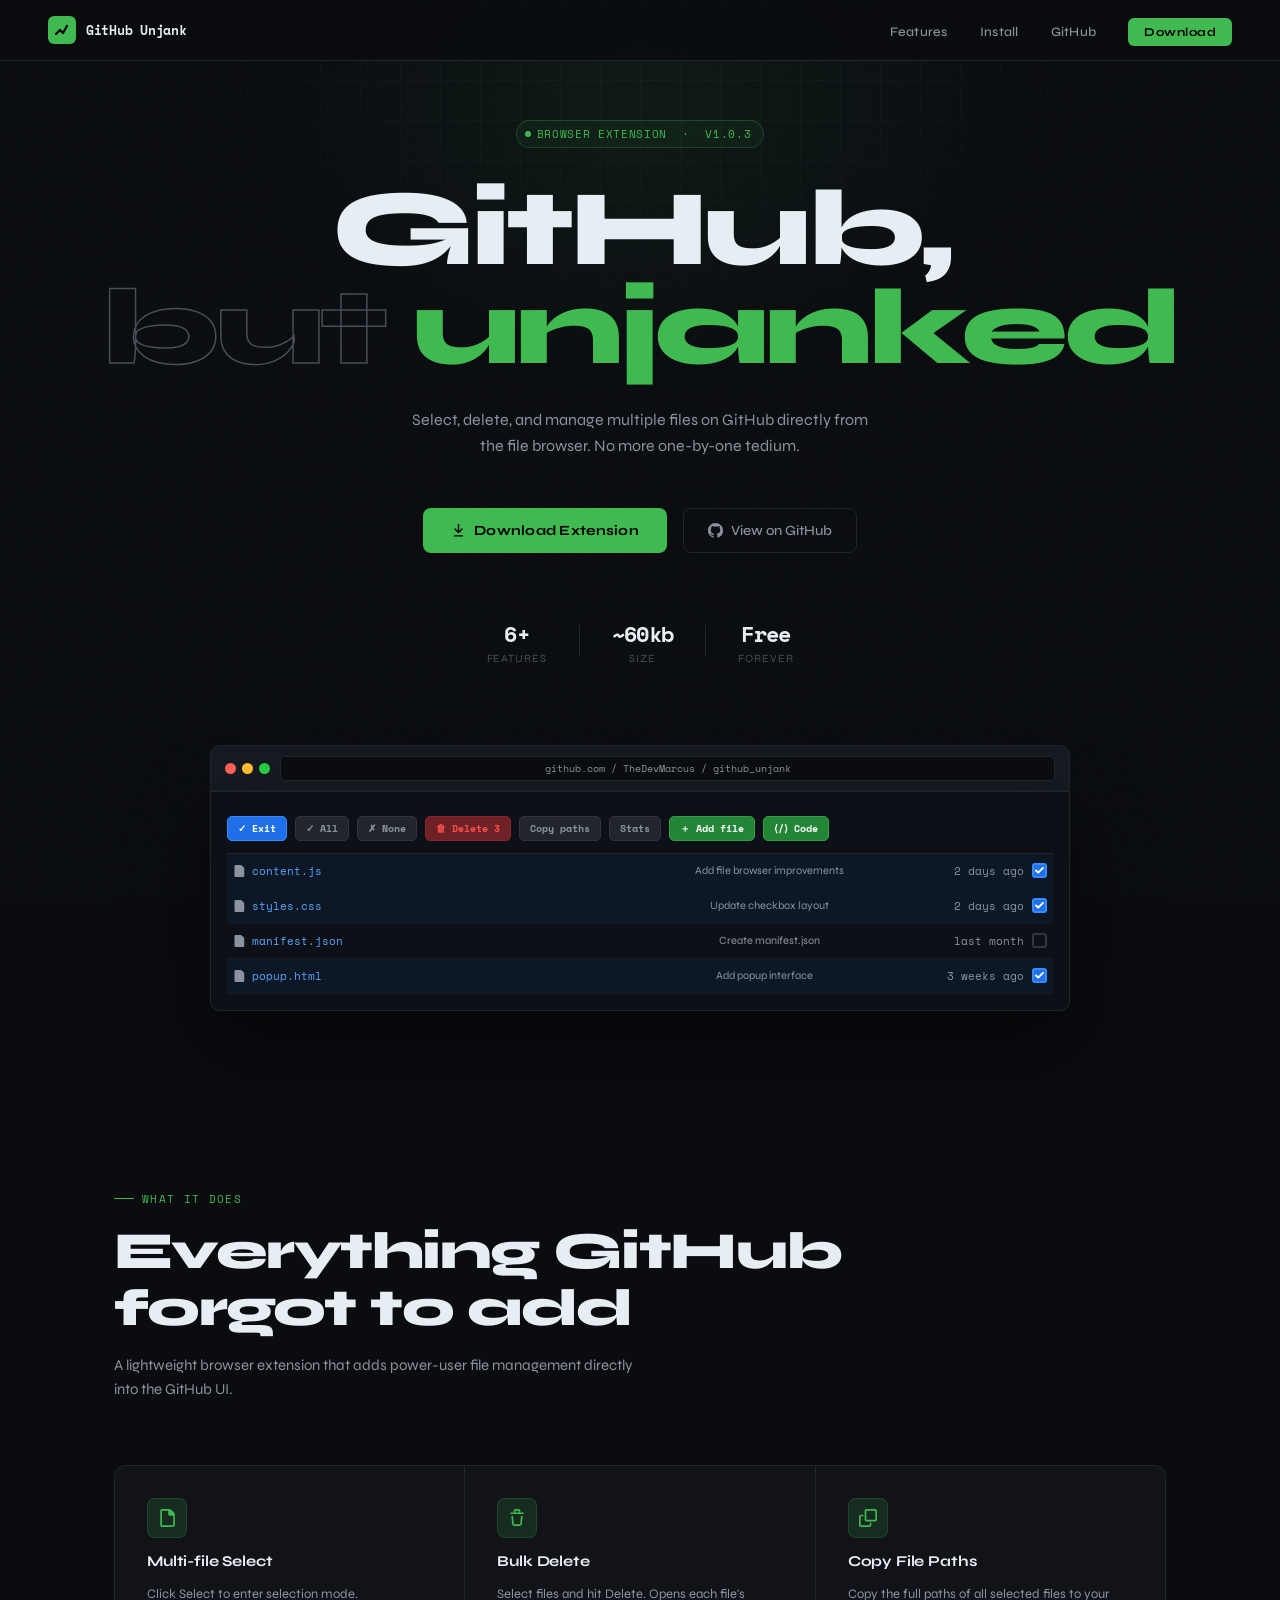
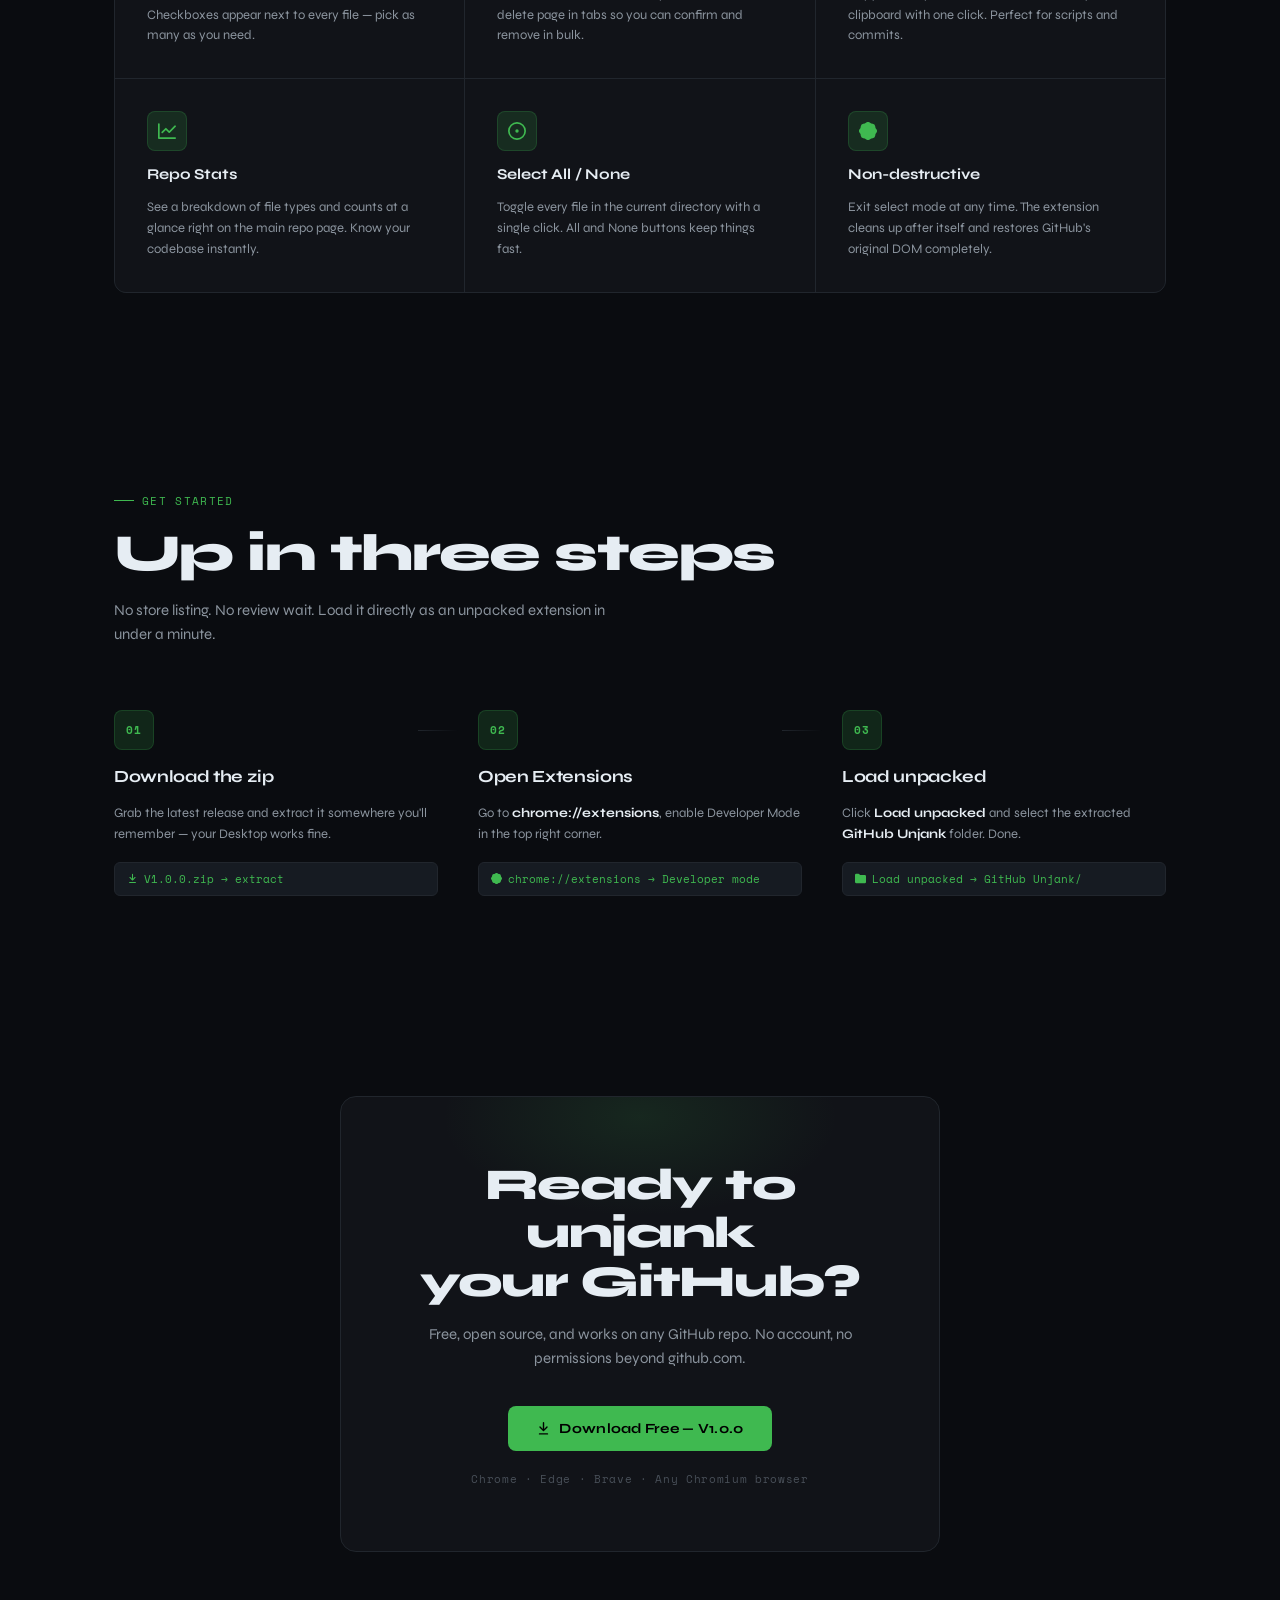
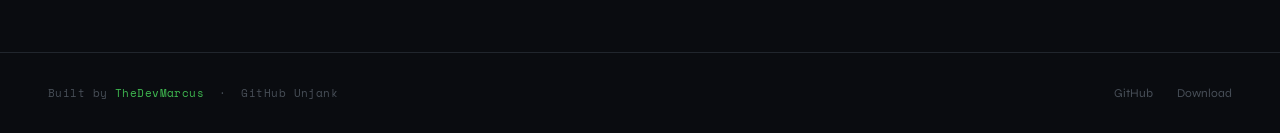
==== commit d3b75ee0: "Update download link and version to V1.0.3" ====
--- a/index.html
+++ b/index.html
@@ -747,7 +747,7 @@
     <li><a href="#features">Features</a></li>
     <li><a href="#how">Install</a></li>
     <li><a href="https://github.com/TheDevMarcus/github_unjank" target="_blank">GitHub</a></li>
-    <li><a href="https://github.com/TheDevMarcus/github_unjank/archive/refs/tags/V1.0.0.zip" class="nav-cta">Download</a></li>
+    <li><a href="https://github.com/TheDevMarcus/github_unjank/archive/refs/tags/V.1.0.3.zip" class="nav-cta">Download</a></li>
   </ul>
 </nav>
 
@@ -755,7 +755,7 @@
   <section class="hero">
     <div class="hero-badge">
       <span class="hero-badge-dot"></span>
-      BROWSER EXTENSION &nbsp;·&nbsp; V1.0.0
+      BROWSER EXTENSION &nbsp;·&nbsp; V1.0.3
     </div>
 
     <h1>
@@ -768,7 +768,7 @@
     </p>
 
     <div class="hero-actions">
-      <a href="https://github.com/TheDevMarcus/github_unjank/archive/refs/tags/V1.0.3.zip" class="btn-primary">
+      <a href="https://github.com/TheDevMarcus/github_unjank/archive/refs/tags/V.1.0.3.zip" class="btn-primary">
         <svg width="15" height="15" viewBox="0 0 16 16" fill="currentColor"><path d="M7.47 10.78a.75.75 0 0 0 1.06 0l3.75-3.75a.75.75 0 0 0-1.06-1.06L8.75 8.44V1.75a.75.75 0 0 0-1.5 0v6.69L4.78 5.97a.75.75 0 0 0-1.06 1.06l3.75 3.75ZM3.75 13a.75.75 0 0 0 0 1.5h8.5a.75.75 0 0 0 0-1.5h-8.5Z"/></svg>
         Download Extension
       </a>
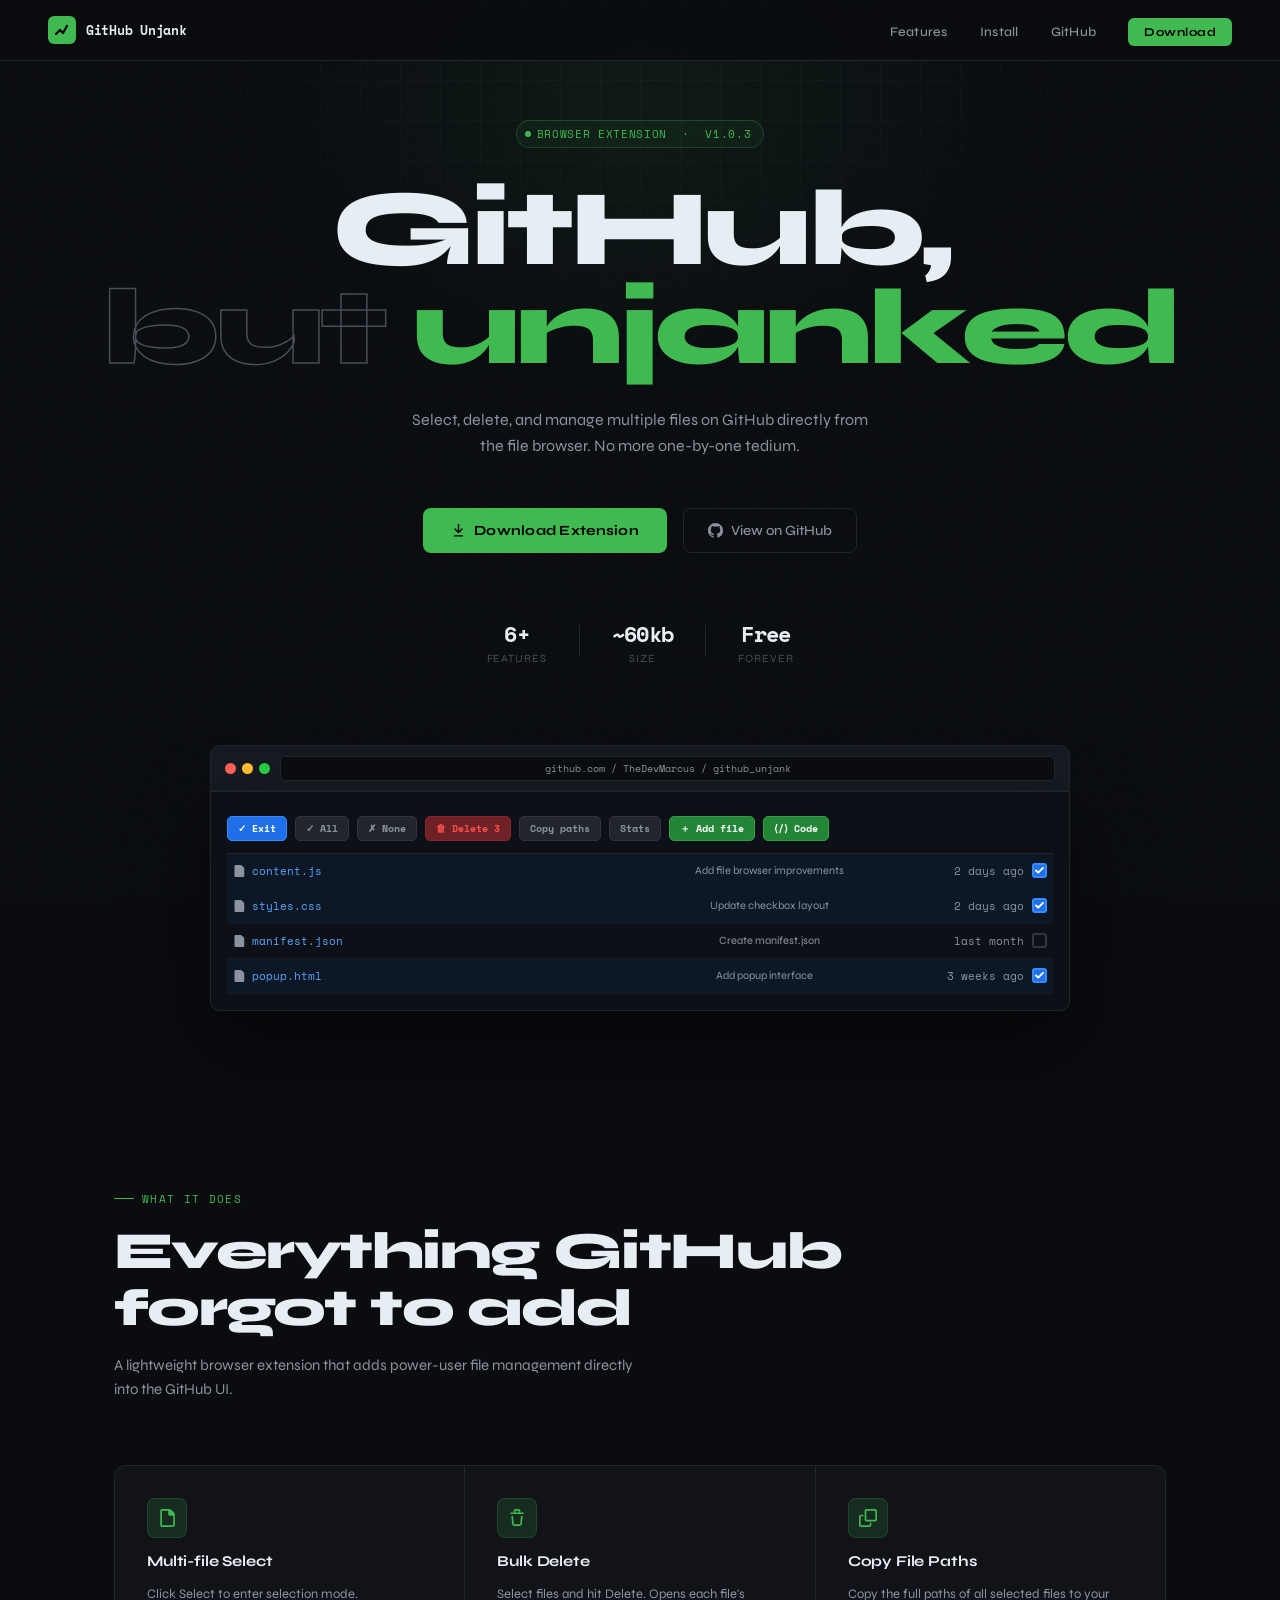
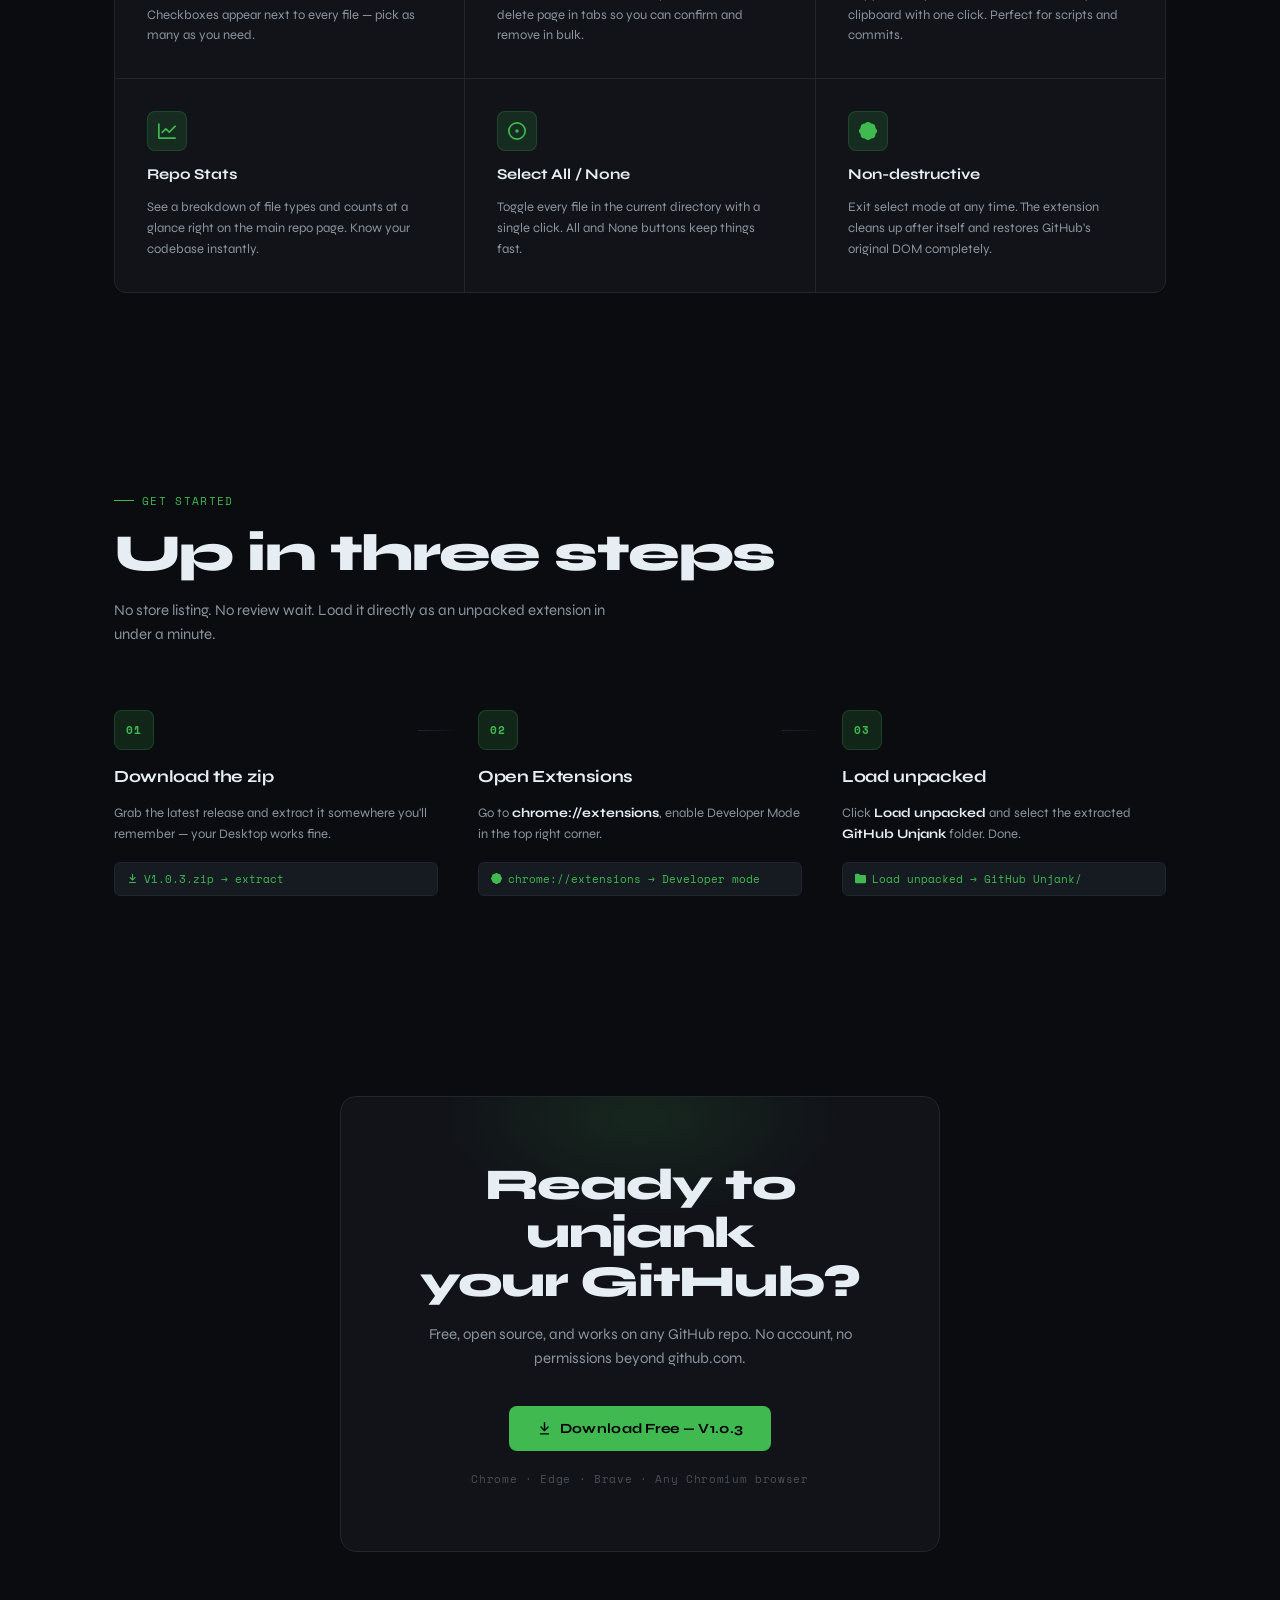
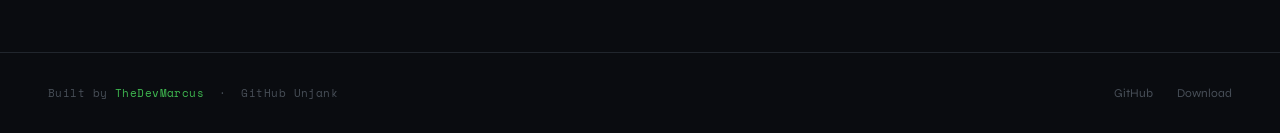
==== commit 418ae570: "Update download links to version 1.0.3" ====
--- a/index.html
+++ b/index.html
@@ -926,7 +926,7 @@
         <div class="step-desc">Grab the latest release and extract it somewhere you'll remember — your Desktop works fine.</div>
         <div class="step-code">
           <svg width="11" height="11" viewBox="0 0 16 16" fill="currentColor"><path d="M7.47 10.78a.75.75 0 0 0 1.06 0l3.75-3.75a.75.75 0 0 0-1.06-1.06L8.75 8.44V1.75a.75.75 0 0 0-1.5 0v6.69L4.78 5.97a.75.75 0 0 0-1.06 1.06l3.75 3.75ZM3.75 13a.75.75 0 0 0 0 1.5h8.5a.75.75 0 0 0 0-1.5h-8.5Z"/></svg>
-          V1.0.0.zip → extract
+          V1.0.3.zip → extract
         </div>
       </div>
       <div class="step">
@@ -956,7 +956,7 @@
       <p>Free, open source, and works on any GitHub repo. No account, no permissions beyond github.com.</p>
       <a href="https://github.com/TheDevMarcus/github_unjank/archive/refs/tags/V1.0.0.zip" class="btn-primary" style="margin: 0 auto; display: inline-flex;">
         <svg width="15" height="15" viewBox="0 0 16 16" fill="currentColor"><path d="M7.47 10.78a.75.75 0 0 0 1.06 0l3.75-3.75a.75.75 0 0 0-1.06-1.06L8.75 8.44V1.75a.75.75 0 0 0-1.5 0v6.69L4.78 5.97a.75.75 0 0 0-1.06 1.06l3.75 3.75ZM3.75 13a.75.75 0 0 0 0 1.5h8.5a.75.75 0 0 0 0-1.5h-8.5Z"/></svg>
-        Download Free — V1.0.0
+        Download Free — V1.0.3
       </a>
       <div class="cta-version">Chrome · Edge · Brave · Any Chromium browser</div>
     </div>
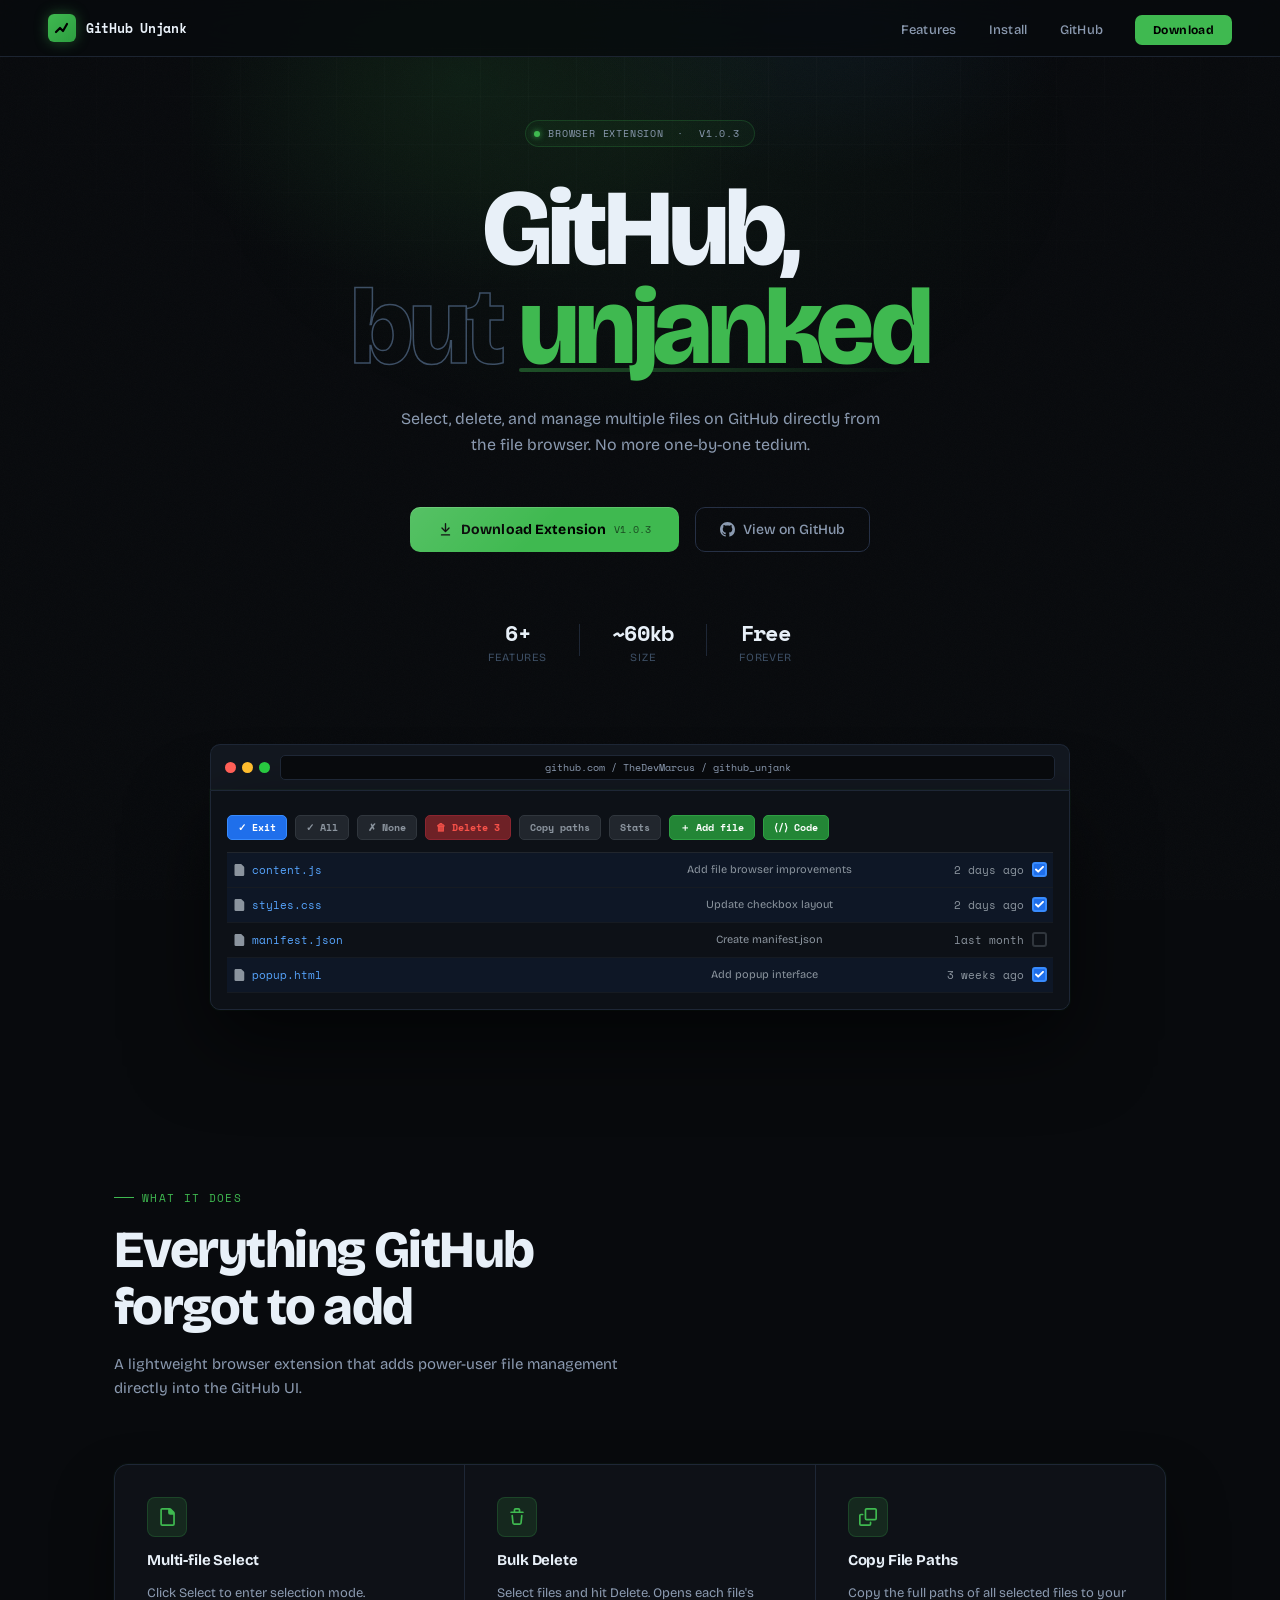
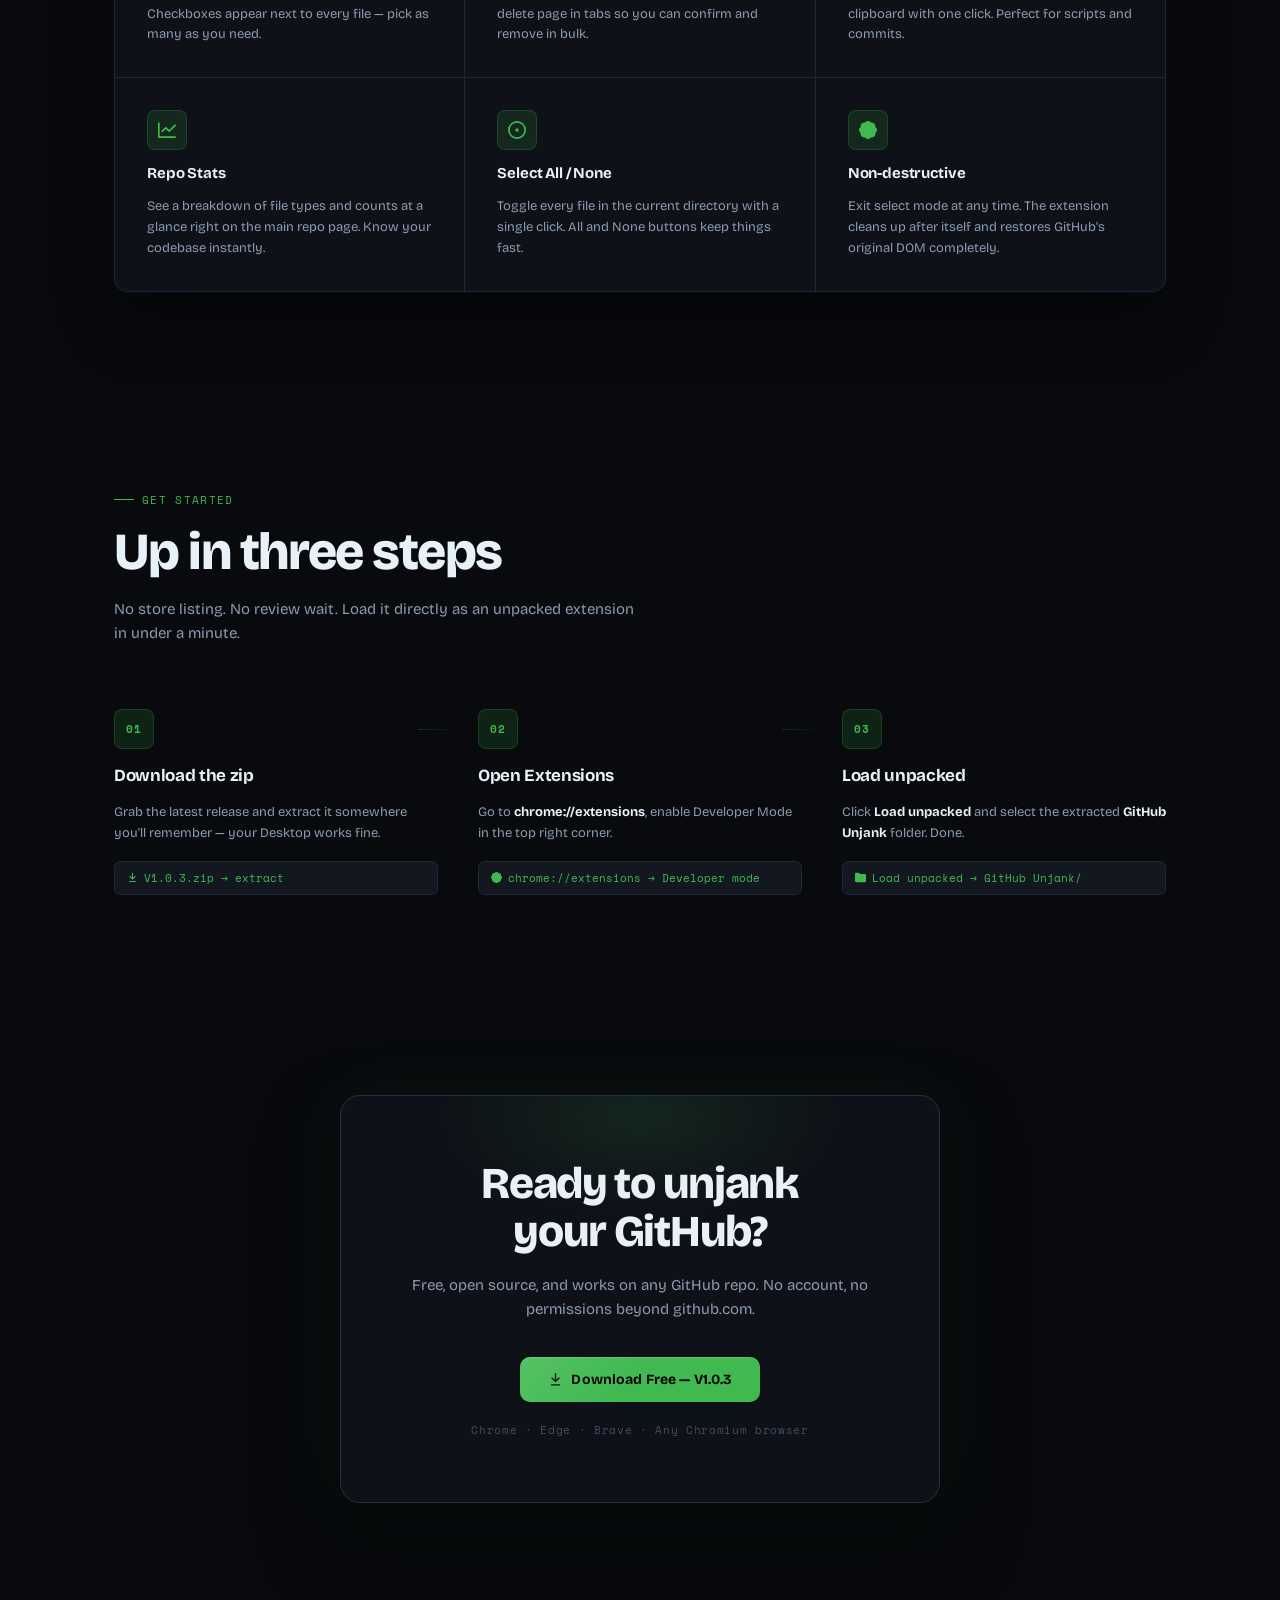
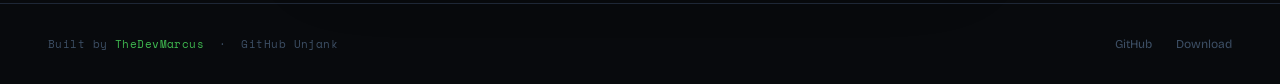
==== commit e96d791c: "Refactor index.html with style and functionality updates Updated styles, improved layout, and added " ====
--- a/index.html
+++ b/index.html
@@ -6,25 +6,27 @@
 <title>GitHub Unjank</title>
 <link rel="preconnect" href="https://fonts.googleapis.com">
 <link rel="preconnect" href="https://fonts.gstatic.com" crossorigin>
-<link href="https://fonts.googleapis.com/css2?family=Space+Mono:wght@400;700&family=Syne:wght@400;500;600;700;800&display=swap" rel="stylesheet">
+<link href="https://fonts.googleapis.com/css2?family=Space+Mono:ital,wght@0,400;0,700;1,400&family=Bricolage+Grotesque:opsz,wght@12..96,400;12..96,500;12..96,600;12..96,700;12..96,800&display=swap" rel="stylesheet">
 <style>
 *, *::before, *::after { box-sizing: border-box; margin: 0; padding: 0; }
 
 :root {
-  --bg: #0a0c10;
-  --surface: #111318;
-  --surface2: #161b22;
-  --border: #21262d;
+  --bg: #080a0d;
+  --surface: #0e1117;
+  --surface2: #131820;
+  --border: #1e2736;
+  --border2: #263045;
   --green: #3fb950;
+  --green-bright: #56d96a;
   --green-dim: #238636;
-  --green-glow: rgba(63,185,80,0.15);
-  --green-glow2: rgba(63,185,80,0.06);
-  --fg: #e6edf3;
-  --fg-muted: #8b949e;
-  --fg-subtle: #484f58;
-  --accent: #58a6ff;
+  --green-glow: rgba(63,185,80,0.14);
+  --green-glow2: rgba(63,185,80,0.05);
+  --fg: #e8f0f8;
+  --fg-muted: #8b9ab0;
+  --fg-subtle: #3d4f65;
+  --accent: #4d9fff;
   --mono: 'Space Mono', monospace;
-  --display: 'Syne', sans-serif;
+  --display: 'Bricolage Grotesque', sans-serif;
 }
 
 html { scroll-behavior: smooth; }
@@ -55,11 +57,11 @@
   z-index: 0;
   pointer-events: none;
   background-image:
-    linear-gradient(var(--border) 1px, transparent 1px),
-    linear-gradient(90deg, var(--border) 1px, transparent 1px);
-  background-size: 40px 40px;
-  opacity: 0.4;
-  mask-image: radial-gradient(ellipse 80% 60% at 50% 0%, black 0%, transparent 70%);
+    linear-gradient(rgba(255,255,255,0.022) 1px, transparent 1px),
+    linear-gradient(90deg, rgba(255,255,255,0.022) 1px, transparent 1px);
+  background-size: 48px 48px;
+  opacity: 1;
+  mask-image: radial-gradient(ellipse 90% 70% at 50% 0%, black 0%, transparent 75%);
 }
 
 .glow-orb {
@@ -67,9 +69,12 @@
   top: -200px;
   left: 50%;
   transform: translateX(-50%);
-  width: 800px;
-  height: 600px;
-  background: radial-gradient(ellipse, rgba(63,185,80,0.08) 0%, transparent 70%);
+  width: 900px;
+  height: 700px;
+  background:
+    radial-gradient(ellipse 60% 50% at 30% 40%, rgba(63,185,80,0.09) 0%, transparent 60%),
+    radial-gradient(ellipse 50% 40% at 70% 30%, rgba(77,159,255,0.06) 0%, transparent 60%),
+    radial-gradient(ellipse 70% 60% at 50% 50%, rgba(63,185,80,0.06) 0%, transparent 70%);
   pointer-events: none;
   z-index: 0;
 }
@@ -83,10 +88,11 @@
   display: flex;
   align-items: center;
   justify-content: space-between;
-  padding: 16px 48px;
-  border-bottom: 1px solid var(--border);
-  background: rgba(10,12,16,0.8);
-  backdrop-filter: blur(12px);
+  padding: 14px 48px;
+  border-bottom: 1px solid rgba(30,39,54,0.9);
+  background: rgba(8,10,13,0.8);
+  backdrop-filter: blur(20px) saturate(180%);
+  -webkit-backdrop-filter: blur(20px) saturate(180%);
 }
 
 .nav-logo {
@@ -104,11 +110,12 @@
 .nav-logo-mark {
   width: 28px;
   height: 28px;
-  background: var(--green);
+  background: linear-gradient(135deg, var(--green), #2d9e40);
   border-radius: 6px;
   display: flex;
   align-items: center;
   justify-content: center;
+  box-shadow: 0 0 14px rgba(63,185,80,0.4);
 }
 
 .nav-logo-mark svg { display: block; }
@@ -134,15 +141,20 @@
 .nav-cta {
   background: var(--green) !important;
   color: #000 !important;
-  padding: 7px 16px;
-  border-radius: 6px;
+  padding: 8px 18px;
+  border-radius: 7px;
   font-weight: 700 !important;
   font-size: 12px !important;
-  letter-spacing: 0.04em !important;
-  transition: background 0.15s, transform 0.1s !important;
-}
-
-.nav-cta:hover { background: #4ac461 !important; transform: translateY(-1px); }
+  letter-spacing: 0.03em !important;
+  transition: background 0.15s, transform 0.12s, box-shadow 0.15s !important;
+  box-shadow: 0 0 0 0 rgba(63,185,80,0.4);
+}
+
+.nav-cta:hover {
+  background: var(--green-bright) !important;
+  transform: translateY(-1px);
+  box-shadow: 0 4px 20px rgba(63,185,80,0.3) !important;
+}
 
 main { position: relative; z-index: 1; }
 
@@ -159,17 +171,28 @@
 .hero-badge {
   display: inline-flex;
   align-items: center;
-  gap: 6px;
-  padding: 5px 12px 5px 8px;
+  gap: 8px;
+  padding: 5px 14px 5px 8px;
   background: var(--green-glow2);
-  border: 1px solid rgba(63,185,80,0.25);
-  border-radius: 20px;
+  border: 1px solid rgba(63,185,80,0.2);
+  border-radius: 100px;
   font-family: var(--mono);
-  font-size: 11px;
-  color: var(--green);
-  letter-spacing: 0.06em;
+  font-size: 10px;
+  color: var(--fg-muted);
+  letter-spacing: 0.08em;
   margin-bottom: 32px;
   animation: fadeUp 0.6s ease both;
+  text-transform: uppercase;
+}
+
+.hero-badge-version {
+  background: var(--green);
+  color: #000;
+  font-size: 9px;
+  font-weight: 700;
+  padding: 2px 7px;
+  border-radius: 100px;
+  letter-spacing: 0.06em;
 }
 
 .hero-badge-dot {
@@ -177,12 +200,13 @@
   height: 6px;
   background: var(--green);
   border-radius: 50%;
-  animation: pulse 2s ease infinite;
+  animation: pulse 2.5s ease infinite;
+  box-shadow: 0 0 6px var(--green);
 }
 
 @keyframes pulse {
-  0%, 100% { opacity: 1; transform: scale(1); }
-  50% { opacity: 0.5; transform: scale(0.8); }
+  0%, 100% { opacity: 1; transform: scale(1); box-shadow: 0 0 6px rgba(63,185,80,0.8); }
+  50% { opacity: 0.6; transform: scale(0.8); box-shadow: 0 0 2px rgba(63,185,80,0.3); }
 }
 
 h1 {
@@ -204,6 +228,18 @@
 h1 .accent-word {
   color: var(--green);
   -webkit-text-stroke: 0;
+  position: relative;
+  display: inline-block;
+}
+
+h1 .accent-word::after {
+  content: '';
+  position: absolute;
+  bottom: 6px; left: 0; right: 0;
+  height: 4px;
+  background: linear-gradient(90deg, var(--green), transparent);
+  border-radius: 2px;
+  opacity: 0.4;
 }
 
 .hero-sub {
@@ -235,19 +271,28 @@
   font-family: var(--display);
   font-size: 14px;
   font-weight: 700;
-  border-radius: 8px;
+  border-radius: 10px;
   text-decoration: none;
-  letter-spacing: 0.02em;
+  letter-spacing: 0.01em;
   transition: background 0.15s, transform 0.15s, box-shadow 0.15s;
-  box-shadow: 0 0 0 0 rgba(63,185,80,0.4);
+  box-shadow: 0 0 0 0 rgba(63,185,80,0.4), inset 0 1px 0 rgba(255,255,255,0.15);
   border: none;
   cursor: pointer;
+  position: relative;
+  overflow: hidden;
+}
+
+.btn-primary::before {
+  content: '';
+  position: absolute; inset: 0;
+  background: linear-gradient(135deg, rgba(255,255,255,0.12) 0%, transparent 50%);
+  pointer-events: none;
 }
 
 .btn-primary:hover {
   background: #4ac461;
   transform: translateY(-2px);
-  box-shadow: 0 8px 30px rgba(63,185,80,0.25);
+  box-shadow: 0 10px 40px rgba(63,185,80,0.35), 0 0 0 1px rgba(63,185,80,0.5);
 }
 
 .btn-primary:active { transform: translateY(0); }
@@ -262,17 +307,18 @@
   font-family: var(--display);
   font-size: 14px;
   font-weight: 500;
-  border-radius: 8px;
+  border-radius: 10px;
   text-decoration: none;
-  border: 1px solid var(--border);
-  transition: border-color 0.15s, color 0.15s, background 0.15s;
+  border: 1px solid var(--border2);
+  transition: border-color 0.15s, color 0.15s, background 0.15s, transform 0.15s;
   cursor: pointer;
 }
 
 .btn-secondary:hover {
   border-color: var(--fg-subtle);
   color: var(--fg);
-  background: var(--surface);
+  background: var(--surface2);
+  transform: translateY(-1px);
 }
 
 .hero-meta {
@@ -497,8 +543,9 @@
   gap: 1px;
   background: var(--border);
   border: 1px solid var(--border);
-  border-radius: 12px;
+  border-radius: 14px;
   overflow: hidden;
+  box-shadow: 0 0 0 1px rgba(63,185,80,0.04), 0 32px 60px rgba(0,0,0,0.4);
 }
 
 .feature-card {
@@ -510,6 +557,16 @@
   transition: background 0.2s;
   position: relative;
   overflow: hidden;
+}
+
+.feature-card::before {
+  content: '';
+  position: absolute;
+  top: 0; left: 0; right: 0;
+  height: 1px;
+  background: linear-gradient(90deg, transparent, rgba(63,185,80,0.4), transparent);
+  opacity: 0;
+  transition: opacity 0.25s;
 }
 
 .feature-card::after {
@@ -518,10 +575,11 @@
   inset: 0;
   background: var(--green-glow2);
   opacity: 0;
-  transition: opacity 0.2s;
+  transition: opacity 0.25s;
 }
 
 .feature-card:hover { background: var(--surface2); }
+.feature-card:hover::before { opacity: 1; }
 .feature-card:hover::after { opacity: 1; }
 
 .feature-icon {
@@ -633,11 +691,12 @@
   max-width: 600px;
   margin: 0 auto;
   background: var(--surface);
-  border: 1px solid var(--border);
-  border-radius: 16px;
+  border: 1px solid var(--border2);
+  border-radius: 20px;
   padding: 64px 48px;
   position: relative;
   overflow: hidden;
+  box-shadow: 0 0 80px rgba(63,185,80,0.06), 0 40px 80px rgba(0,0,0,0.5);
 }
 
 .cta-box::before {
@@ -755,7 +814,7 @@
   <section class="hero">
     <div class="hero-badge">
       <span class="hero-badge-dot"></span>
-      BROWSER EXTENSION &nbsp;·&nbsp; V1.0.3
+      BROWSER EXTENSION &nbsp;·&nbsp; <span class="version-tag">loading...</span>
     </div>
 
     <h1>
@@ -768,9 +827,9 @@
     </p>
 
     <div class="hero-actions">
-      <a href="https://github.com/TheDevMarcus/github_unjank/archive/refs/tags/V.1.0.3.zip" class="btn-primary">
+      <a href="#" class="btn-primary download-btn" id="hero-download-btn">
         <svg width="15" height="15" viewBox="0 0 16 16" fill="currentColor"><path d="M7.47 10.78a.75.75 0 0 0 1.06 0l3.75-3.75a.75.75 0 0 0-1.06-1.06L8.75 8.44V1.75a.75.75 0 0 0-1.5 0v6.69L4.78 5.97a.75.75 0 0 0-1.06 1.06l3.75 3.75ZM3.75 13a.75.75 0 0 0 0 1.5h8.5a.75.75 0 0 0 0-1.5h-8.5Z"/></svg>
-        Download Extension
+        Download Extension <span class="btn-version-label" style="font-family:var(--mono);font-size:10px;opacity:0.6;font-weight:400;"></span>
       </a>
       <a href="https://github.com/TheDevMarcus/github_unjank" target="_blank" class="btn-secondary">
         <svg width="15" height="15" viewBox="0 0 16 16" fill="currentColor"><path d="M8 0c4.42 0 8 3.58 8 8a8.013 8.013 0 0 1-5.45 7.59c-.4.08-.55-.17-.55-.38 0-.27.01-1.13.01-2.2 0-.75-.25-1.23-.54-1.48 1.78-.2 3.65-.88 3.65-3.95 0-.88-.31-1.59-.82-2.15.08-.2.36-1.02-.08-2.12 0 0-.67-.22-2.2.82-.64-.18-1.32-.27-2-.27-.68 0-1.36.09-2 .27-1.53-1.03-2.2-.82-2.2-.82-.44 1.1-.16 1.92-.08 2.12-.51.56-.82 1.28-.82 2.15 0 3.06 1.86 3.75 3.64 3.95-.23.2-.44.55-.51 1.07-.46.21-1.61.55-2.33-.66-.15-.24-.6-.83-1.23-.82-.67.01-.27.38.01.53.34.19.73.9.82 1.13.16.45.68 1.31 2.69.94 0 .67.01 1.3.01 1.49 0 .21-.15.45-.55.38A7.995 7.995 0 0 1 0 8c0-4.42 3.58-8 8-8Z"/></svg>
@@ -973,5 +1032,36 @@
   </div>
 </footer>
 
+<script>
+(async () => {
+  const FALLBACK_VERSION = 'V1.0.3';
+  const REPO = 'TheDevMarcus/github_unjank';
+
+  let version = FALLBACK_VERSION;
+
+  try {
+    const res = await fetch(`https://api.github.com/repos/${REPO}/releases/latest`, {
+      headers: { Accept: 'application/vnd.github+json' }
+    });
+    if (res.ok) {
+      const data = await res.json();
+      if (data.tag_name) version = data.tag_name;
+    }
+  } catch (_) {}
+
+  document.querySelectorAll('.version-tag').forEach(el => {
+    el.textContent = version;
+  });
+
+  document.querySelectorAll('.btn-version-label').forEach(el => {
+    el.textContent = version;
+  });
+
+  const heroBtn = document.getElementById('hero-download-btn');
+  if (heroBtn) {
+    heroBtn.href = `https://github.com/${REPO}/archive/refs/tags/${version}.zip`;
+  }
+})();
+</script>
 </body>
 </html>
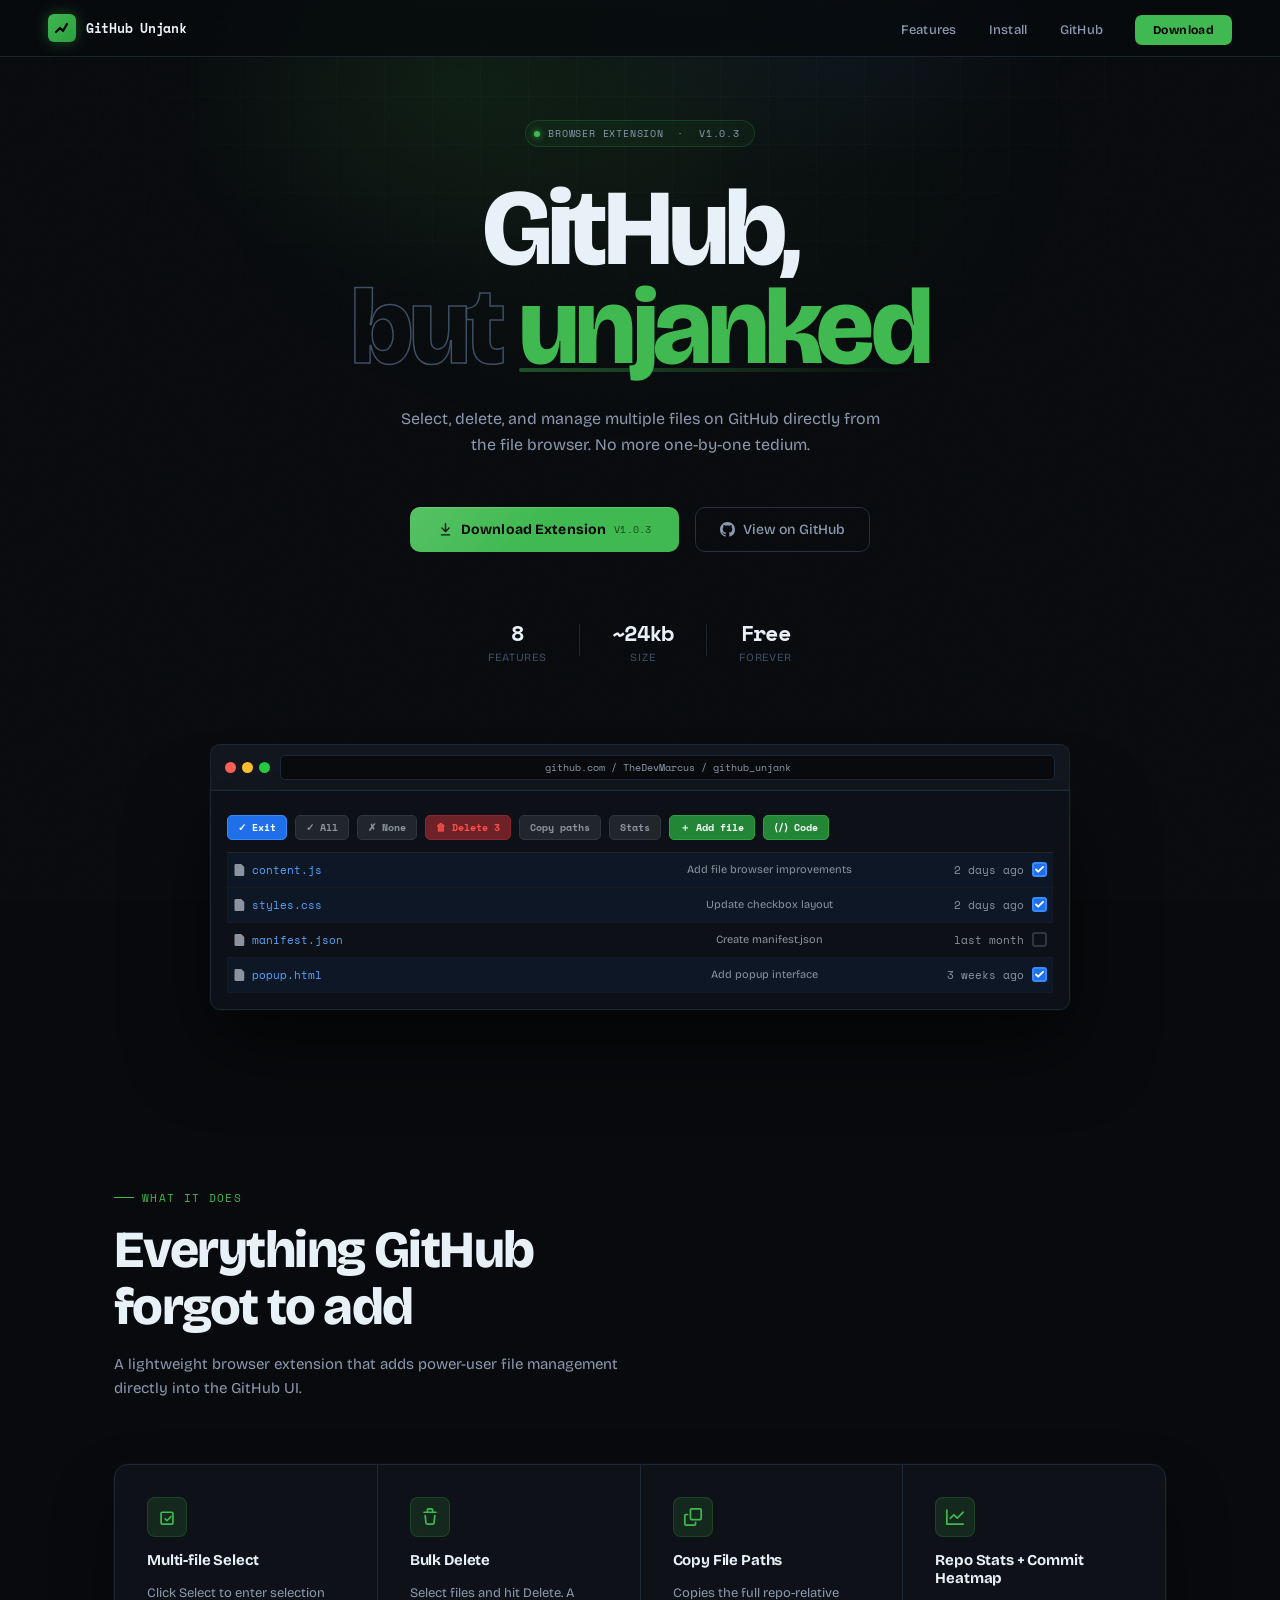
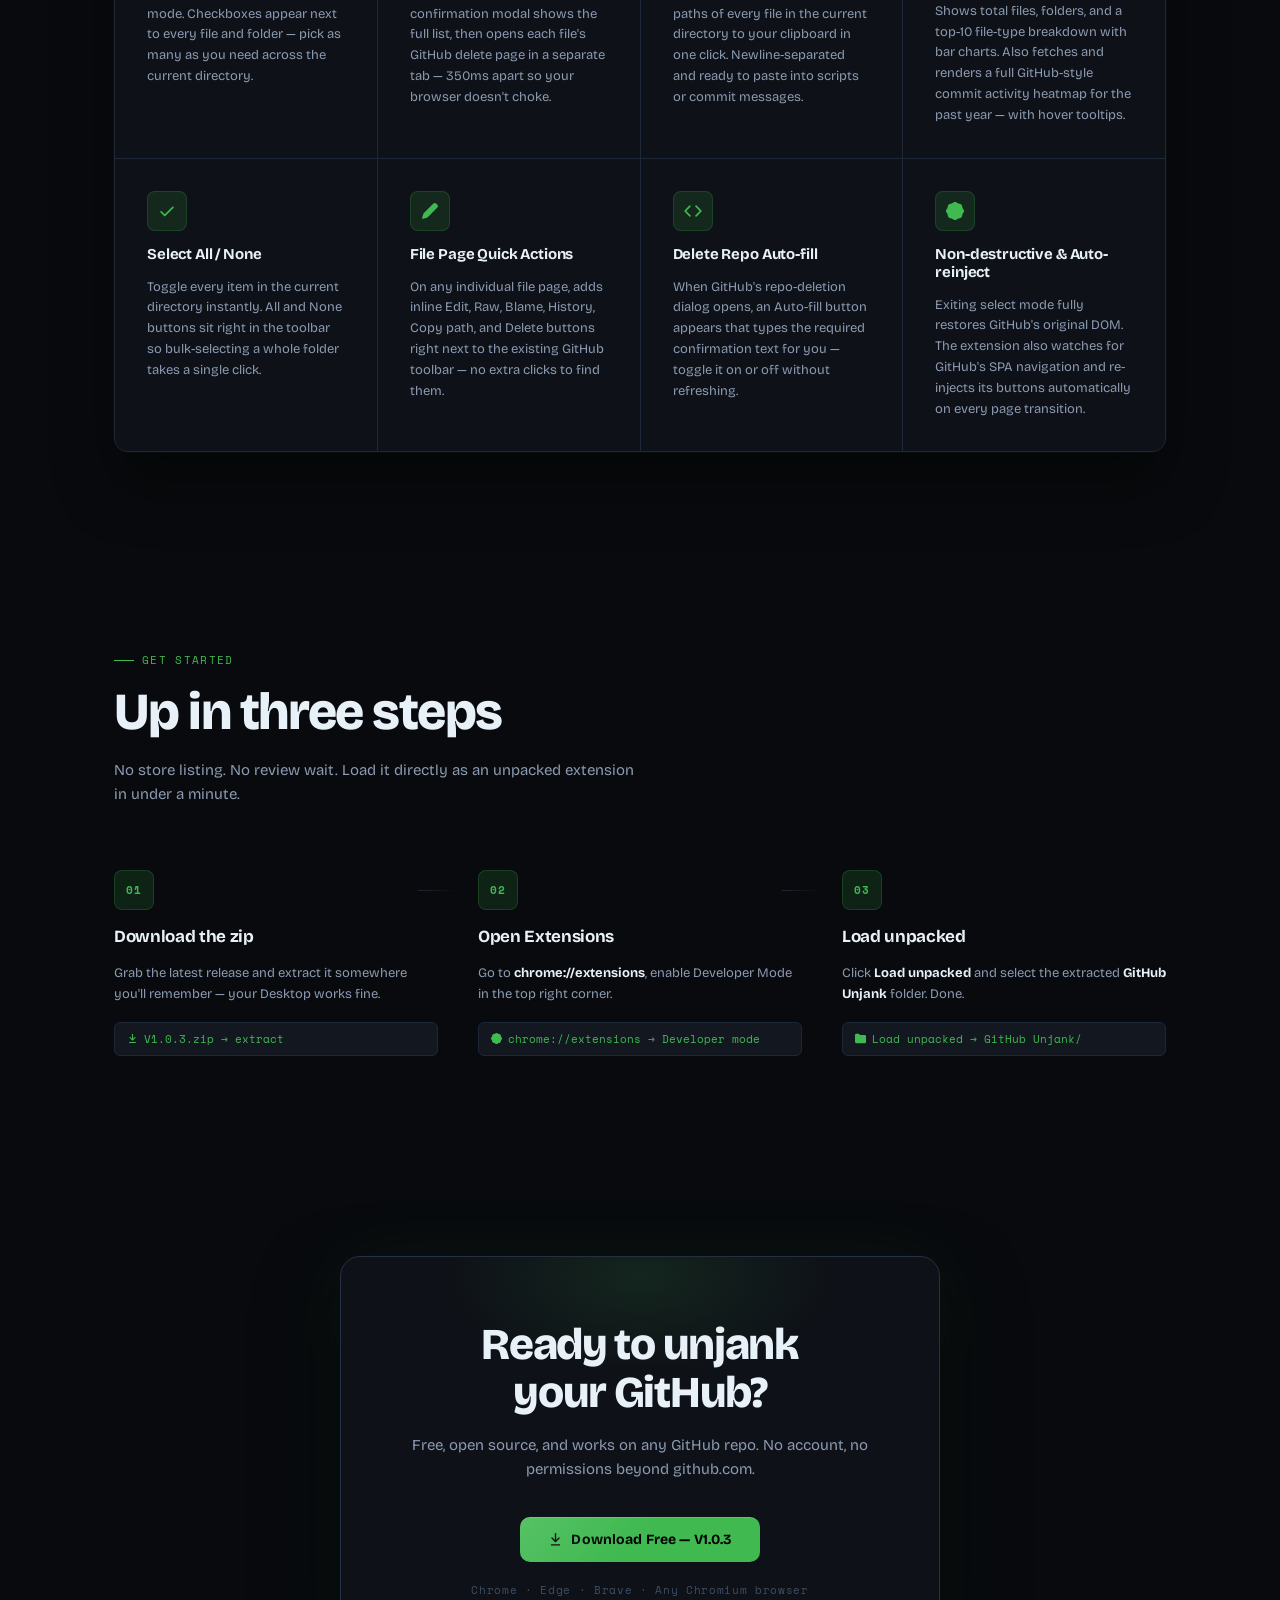
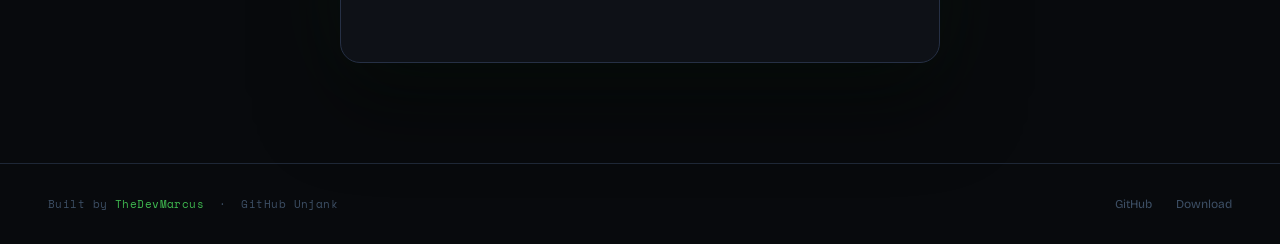
==== commit 46343c82: "Update feature descriptions and grid layout" ====
--- a/index.html
+++ b/index.html
@@ -539,7 +539,7 @@
 
 .features-grid {
   display: grid;
-  grid-template-columns: repeat(3, 1fr);
+  grid-template-columns: repeat(4, 1fr);
   gap: 1px;
   background: var(--border);
   border: 1px solid var(--border);
@@ -778,7 +778,7 @@
 @media (max-width: 768px) {
   nav { padding: 14px 20px; }
   .nav-links { display: none; }
-  .features-grid { grid-template-columns: 1fr; }
+  .features-grid { grid-template-columns: repeat(2, 1fr); }
   .steps { grid-template-columns: 1fr; gap: 28px; }
   .step:not(:last-child)::after { display: none; }
   .cta-box { padding: 40px 24px; }
@@ -839,12 +839,12 @@
 
     <div class="hero-meta">
       <div class="hero-meta-item">
-        <span class="hero-meta-num">6+</span>
+        <span class="hero-meta-num">8</span>
         <span class="hero-meta-label">Features</span>
       </div>
       <div class="hero-meta-divider"></div>
       <div class="hero-meta-item">
-        <span class="hero-meta-num">~60kb</span>
+        <span class="hero-meta-num">~24kb</span>
         <span class="hero-meta-label">Size</span>
       </div>
       <div class="hero-meta-divider"></div>
@@ -930,45 +930,59 @@
     <div class="features-grid">
       <div class="feature-card">
         <div class="feature-icon">
-          <svg width="18" height="18" viewBox="0 0 16 16" fill="currentColor"><path d="M2 1.75C2 .784 2.784 0 3.75 0h6.586c.464 0 .909.184 1.237.513l2.914 2.914c.329.328.513.773.513 1.237v9.586A1.75 1.75 0 0 1 13.25 16h-9.5A1.75 1.75 0 0 1 2 14.25V1.75Zm1.75-.25a.25.25 0 0 0-.25.25v12.5c0 .138.112.25.25.25h9.5a.25.25 0 0 0 .25-.25V6h-2.75A1.75 1.75 0 0 1 9 4.25V1.5H3.75Z"/></svg>
+          <svg width="18" height="18" viewBox="0 0 16 16" fill="currentColor"><path d="M2 4.75C2 3.784 2.784 3 3.75 3h8.5c.966 0 1.75.784 1.75 1.75v8.5A1.75 1.75 0 0 1 12.25 15h-8.5A1.75 1.75 0 0 1 2 13.25Zm1.75-.25a.25.25 0 0 0-.25.25v8.5c0 .138.112.25.25.25h8.5a.25.25 0 0 0 .25-.25v-8.5a.25.25 0 0 0-.25-.25Z"/><path d="M10.97 7.22a.75.75 0 1 1 1.06 1.06l-3.5 3.5a.75.75 0 0 1-1.06 0l-1.5-1.5a.75.75 0 1 1 1.06-1.06l.97.97Z"/></svg>
         </div>
         <div class="feature-name">Multi-file Select</div>
-        <div class="feature-desc">Click Select to enter selection mode. Checkboxes appear next to every file — pick as many as you need.</div>
+        <div class="feature-desc">Click Select to enter selection mode. Checkboxes appear next to every file and folder — pick as many as you need across the current directory.</div>
       </div>
       <div class="feature-card">
         <div class="feature-icon">
           <svg width="18" height="18" viewBox="0 0 16 16" fill="currentColor"><path d="M11 1.75V3h2.25a.75.75 0 0 1 0 1.5H2.75a.75.75 0 0 1 0-1.5H5V1.75C5 .784 5.784 0 6.75 0h2.5C10.216 0 11 .784 11 1.75ZM4.496 6.675l.66 6.6a.25.25 0 0 0 .249.225h5.19a.25.25 0 0 0 .249-.225l.66-6.6a.75.75 0 0 1 1.492.149l-.66 6.6A1.748 1.748 0 0 1 10.595 15h-5.19a1.75 1.75 0 0 1-1.741-1.575l-.66-6.6a.75.75 0 1 1 1.492-.15ZM6.5 1.75V3h3V1.75a.25.25 0 0 0-.25-.25h-2.5a.25.25 0 0 0-.25.25Z"/></svg>
         </div>
         <div class="feature-name">Bulk Delete</div>
-        <div class="feature-desc">Select files and hit Delete. Opens each file's delete page in tabs so you can confirm and remove in bulk.</div>
+        <div class="feature-desc">Select files and hit Delete. A confirmation modal shows the full list, then opens each file's GitHub delete page in a separate tab — 350ms apart so your browser doesn't choke.</div>
       </div>
       <div class="feature-card">
         <div class="feature-icon">
           <svg width="18" height="18" viewBox="0 0 16 16" fill="currentColor"><path d="M0 6.75C0 5.784.784 5 1.75 5h1.5a.75.75 0 0 1 0 1.5h-1.5a.25.25 0 0 0-.25.25v7.5c0 .138.112.25.25.25h7.5a.25.25 0 0 0 .25-.25v-1.5a.75.75 0 0 1 1.5 0v1.5A1.75 1.75 0 0 1 9.25 16h-7.5A1.75 1.75 0 0 1 0 14.25Z"/><path d="M5 1.75C5 .784 5.784 0 6.75 0h7.5C15.216 0 16 .784 16 1.75v7.5A1.75 1.75 0 0 1 14.25 11h-7.5A1.75 1.75 0 0 1 5 9.25Zm1.75-.25a.25.25 0 0 0-.25.25v7.5c0 .138.112.25.25.25h7.5a.25.25 0 0 0 .25-.25v-7.5a.25.25 0 0 0-.25-.25Z"/></svg>
         </div>
         <div class="feature-name">Copy File Paths</div>
-        <div class="feature-desc">Copy the full paths of all selected files to your clipboard with one click. Perfect for scripts and commits.</div>
+        <div class="feature-desc">Copies the full repo-relative paths of every file in the current directory to your clipboard in one click. Newline-separated and ready to paste into scripts or commit messages.</div>
       </div>
       <div class="feature-card">
         <div class="feature-icon">
           <svg width="18" height="18" viewBox="0 0 16 16" fill="currentColor"><path d="M1.5 1.75V13.5h13.75a.75.75 0 0 1 0 1.5H.75a.75.75 0 0 1-.75-.75V1.75a.75.75 0 0 1 1.5 0Zm14.28 2.53-5.25 5.25a.75.75 0 0 1-1.06 0L7 7.06 4.28 9.78a.751.751 0 0 1-1.06-1.06l3.25-3.25a.75.75 0 0 1 1.06 0L10 7.94l4.72-4.72a.751.751 0 0 1 1.06 1.06Z"/></svg>
         </div>
-        <div class="feature-name">Repo Stats</div>
-        <div class="feature-desc">See a breakdown of file types and counts at a glance right on the main repo page. Know your codebase instantly.</div>
+        <div class="feature-name">Repo Stats + Commit Heatmap</div>
+        <div class="feature-desc">Shows total files, folders, and a top-10 file-type breakdown with bar charts. Also fetches and renders a full GitHub-style commit activity heatmap for the past year — with hover tooltips.</div>
       </div>
       <div class="feature-card">
         <div class="feature-icon">
-          <svg width="18" height="18" viewBox="0 0 16 16" fill="currentColor"><path d="M8 9.5a1.5 1.5 0 1 0 0-3 1.5 1.5 0 0 0 0 3Z"/><path d="M8 0a8 8 0 1 1 0 16A8 8 0 0 1 8 0ZM1.5 8a6.5 6.5 0 1 0 13 0 6.5 6.5 0 0 0-13 0Z"/></svg>
+          <svg width="18" height="18" viewBox="0 0 16 16" fill="currentColor"><path d="M13.78 4.22a.75.75 0 0 1 0 1.06l-7.25 7.25a.75.75 0 0 1-1.06 0L2.22 9.28a.751.751 0 0 1 1.06-1.06L6 10.94l6.72-6.72a.75.75 0 0 1 1.06 0Z"/></svg>
         </div>
         <div class="feature-name">Select All / None</div>
-        <div class="feature-desc">Toggle every file in the current directory with a single click. All and None buttons keep things fast.</div>
+        <div class="feature-desc">Toggle every item in the current directory instantly. All and None buttons sit right in the toolbar so bulk-selecting a whole folder takes a single click.</div>
+      </div>
+      <div class="feature-card">
+        <div class="feature-icon">
+          <svg width="18" height="18" viewBox="0 0 16 16" fill="currentColor"><path d="M11.013 1.427a1.75 1.75 0 0 1 2.474 0l1.086 1.086a1.75 1.75 0 0 1 0 2.474l-8.61 8.61c-.21.21-.47.364-.756.445l-3.251.93a.75.75 0 0 1-.927-.928l.929-3.25c.081-.286.235-.547.445-.758l8.61-8.61Z"/></svg>
+        </div>
+        <div class="feature-name">File Page Quick Actions</div>
+        <div class="feature-desc">On any individual file page, adds inline Edit, Raw, Blame, History, Copy path, and Delete buttons right next to the existing GitHub toolbar — no extra clicks to find them.</div>
+      </div>
+      <div class="feature-card">
+        <div class="feature-icon">
+          <svg width="18" height="18" viewBox="0 0 16 16" fill="currentColor"><path d="M4.72 3.22a.75.75 0 0 1 1.06 1.06L2.06 8l3.72 3.72a.75.75 0 1 1-1.06 1.06L.47 8.53a.75.75 0 0 1 0-1.06l4.25-4.25Zm6.56 0a.75.75 0 1 0-1.06 1.06L13.94 8l-3.72 3.72a.75.75 0 1 0 1.06 1.06l4.25-4.25a.75.75 0 0 0 0-1.06l-4.25-4.25Z"/></svg>
+        </div>
+        <div class="feature-name">Delete Repo Auto-fill</div>
+        <div class="feature-desc">When GitHub's repo-deletion dialog opens, an Auto-fill button appears that types the required confirmation text for you — toggle it on or off without refreshing.</div>
       </div>
       <div class="feature-card">
         <div class="feature-icon">
           <svg width="18" height="18" viewBox="0 0 16 16" fill="currentColor"><path d="M9.585.52a2.678 2.678 0 0 0-3.17 0l-.928.68a1.178 1.178 0 0 1-.518.215L3.83 1.59a2.678 2.678 0 0 0-2.24 2.24l-.175 1.14a1.178 1.178 0 0 1-.215.518l-.68.928a2.678 2.678 0 0 0 0 3.17l.68.928c.113.153.186.33.215.518l.175 1.138a2.678 2.678 0 0 0 2.24 2.24l1.138.175c.187.029.365.102.518.215l.928.68a2.678 2.678 0 0 0 3.17 0l.928-.68a1.17 1.17 0 0 1 .518-.215l1.138-.175a2.678 2.678 0 0 0 2.241-2.241l.175-1.138c.029-.187.102-.365.215-.518l.68-.928a2.678 2.678 0 0 0 0-3.17l-.68-.928a1.179 1.179 0 0 1-.215-.518L14.41 3.83a2.678 2.678 0 0 0-2.24-2.24l-1.138-.175a1.179 1.179 0 0 1-.518-.215L9.585.52ZM7 11.5a.5.5 0 0 0 .5.5h1a.5.5 0 0 0 0-1H8V8a.5.5 0 0 0-.5-.5h-1a.5.5 0 0 0 0 1h.5v2.5ZM8 6a1 1 0 1 0 0-2 1 1 0 0 0 0 2Z"/></svg>
         </div>
-        <div class="feature-name">Non-destructive</div>
-        <div class="feature-desc">Exit select mode at any time. The extension cleans up after itself and restores GitHub's original DOM completely.</div>
+        <div class="feature-name">Non-destructive & Auto-reinject</div>
+        <div class="feature-desc">Exiting select mode fully restores GitHub's original DOM. The extension also watches for GitHub's SPA navigation and re-injects its buttons automatically on every page transition.</div>
       </div>
     </div>
   </section>
@@ -1013,7 +1027,7 @@
     <div class="cta-box">
       <h2>Ready to unjank<br>your GitHub?</h2>
       <p>Free, open source, and works on any GitHub repo. No account, no permissions beyond github.com.</p>
-      <a href="https://github.com/TheDevMarcus/github_unjank/archive/refs/tags/V1.0.0.zip" class="btn-primary" style="margin: 0 auto; display: inline-flex;">
+      <a href="https://github.com/TheDevMarcus/github_unjank/archive/refs/tags/V1.0.3.zip" class="btn-primary" style="margin: 0 auto; display: inline-flex;">
         <svg width="15" height="15" viewBox="0 0 16 16" fill="currentColor"><path d="M7.47 10.78a.75.75 0 0 0 1.06 0l3.75-3.75a.75.75 0 0 0-1.06-1.06L8.75 8.44V1.75a.75.75 0 0 0-1.5 0v6.69L4.78 5.97a.75.75 0 0 0-1.06 1.06l3.75 3.75ZM3.75 13a.75.75 0 0 0 0 1.5h8.5a.75.75 0 0 0 0-1.5h-8.5Z"/></svg>
         Download Free — V1.0.3
       </a>
@@ -1028,7 +1042,7 @@
   </div>
   <div class="footer-right">
     <a href="https://github.com/TheDevMarcus/github_unjank" target="_blank">GitHub</a>
-    <a href="https://github.com/TheDevMarcus/github_unjank/archive/refs/tags/V1.0.0.zip">Download</a>
+    <a href="https://github.com/TheDevMarcus/github_unjank/archive/refs/tags/V1.0.3.zip">Download</a>
   </div>
 </footer>
 
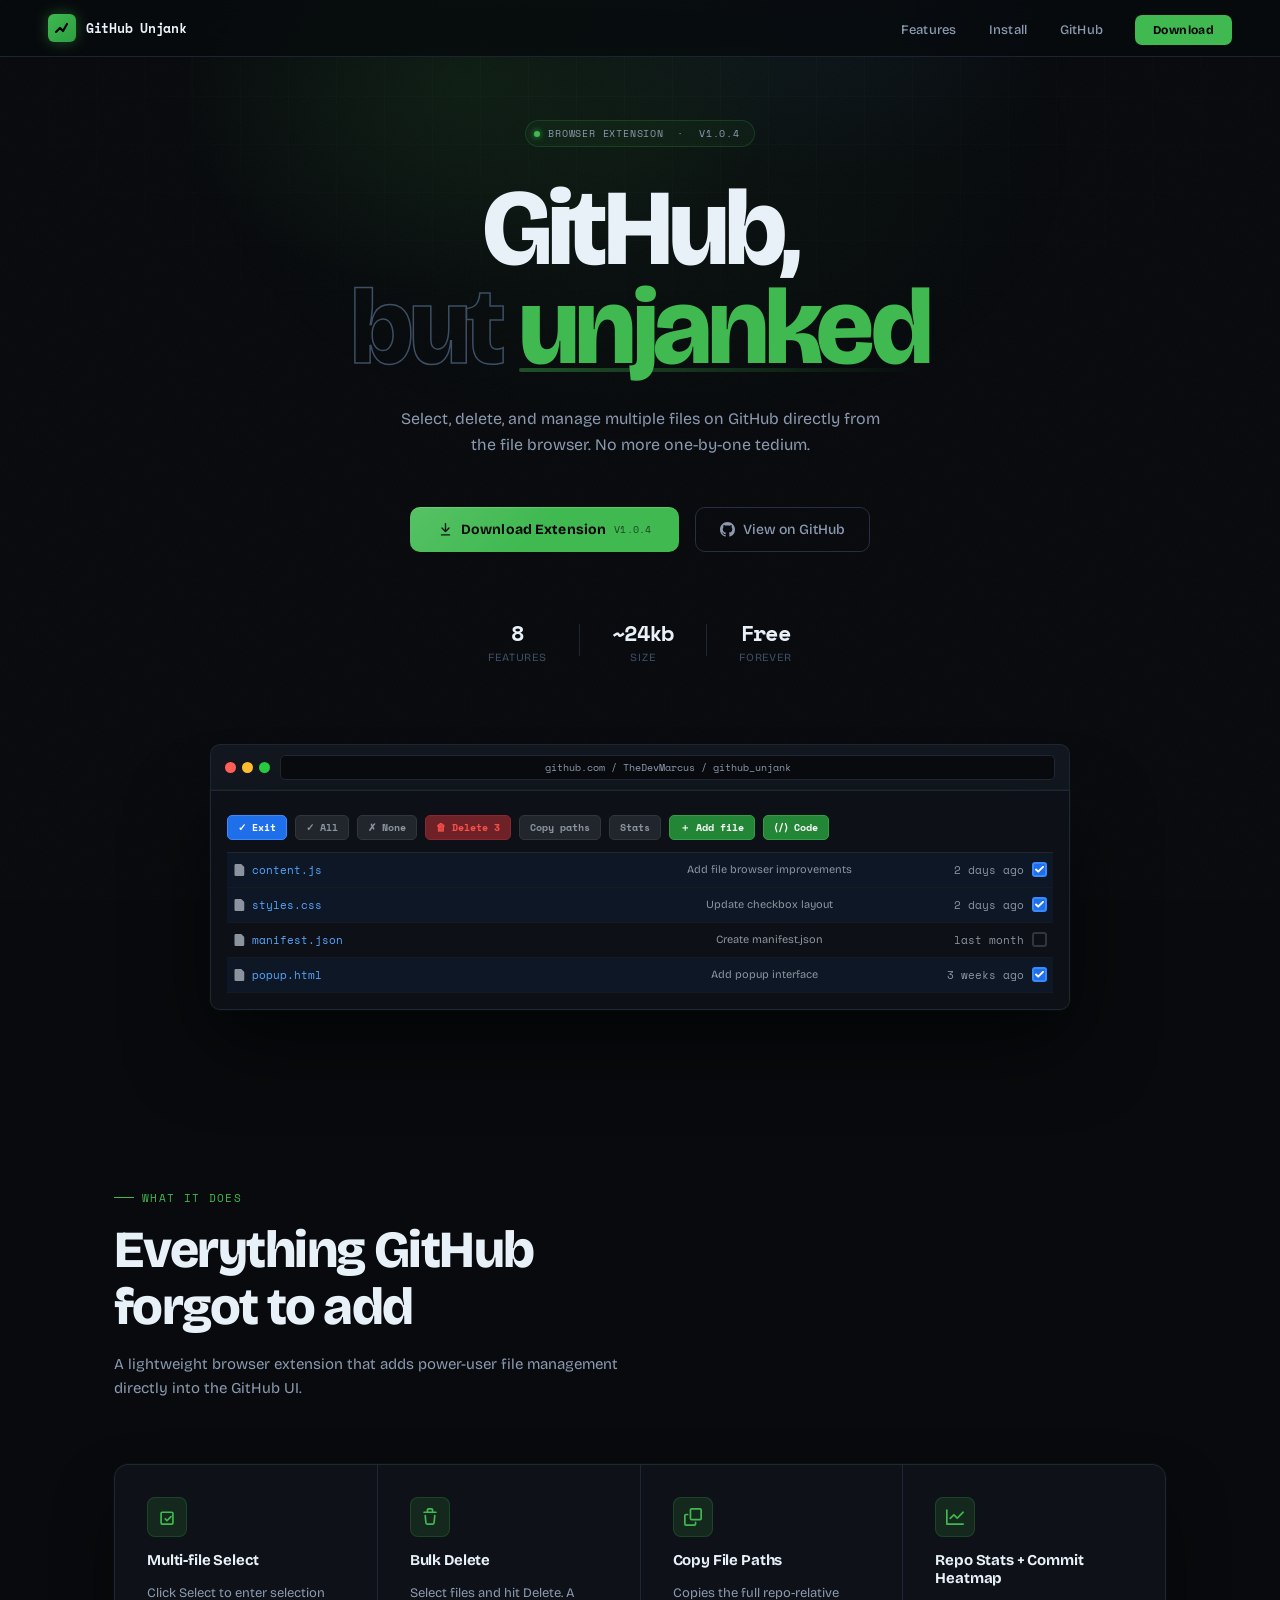
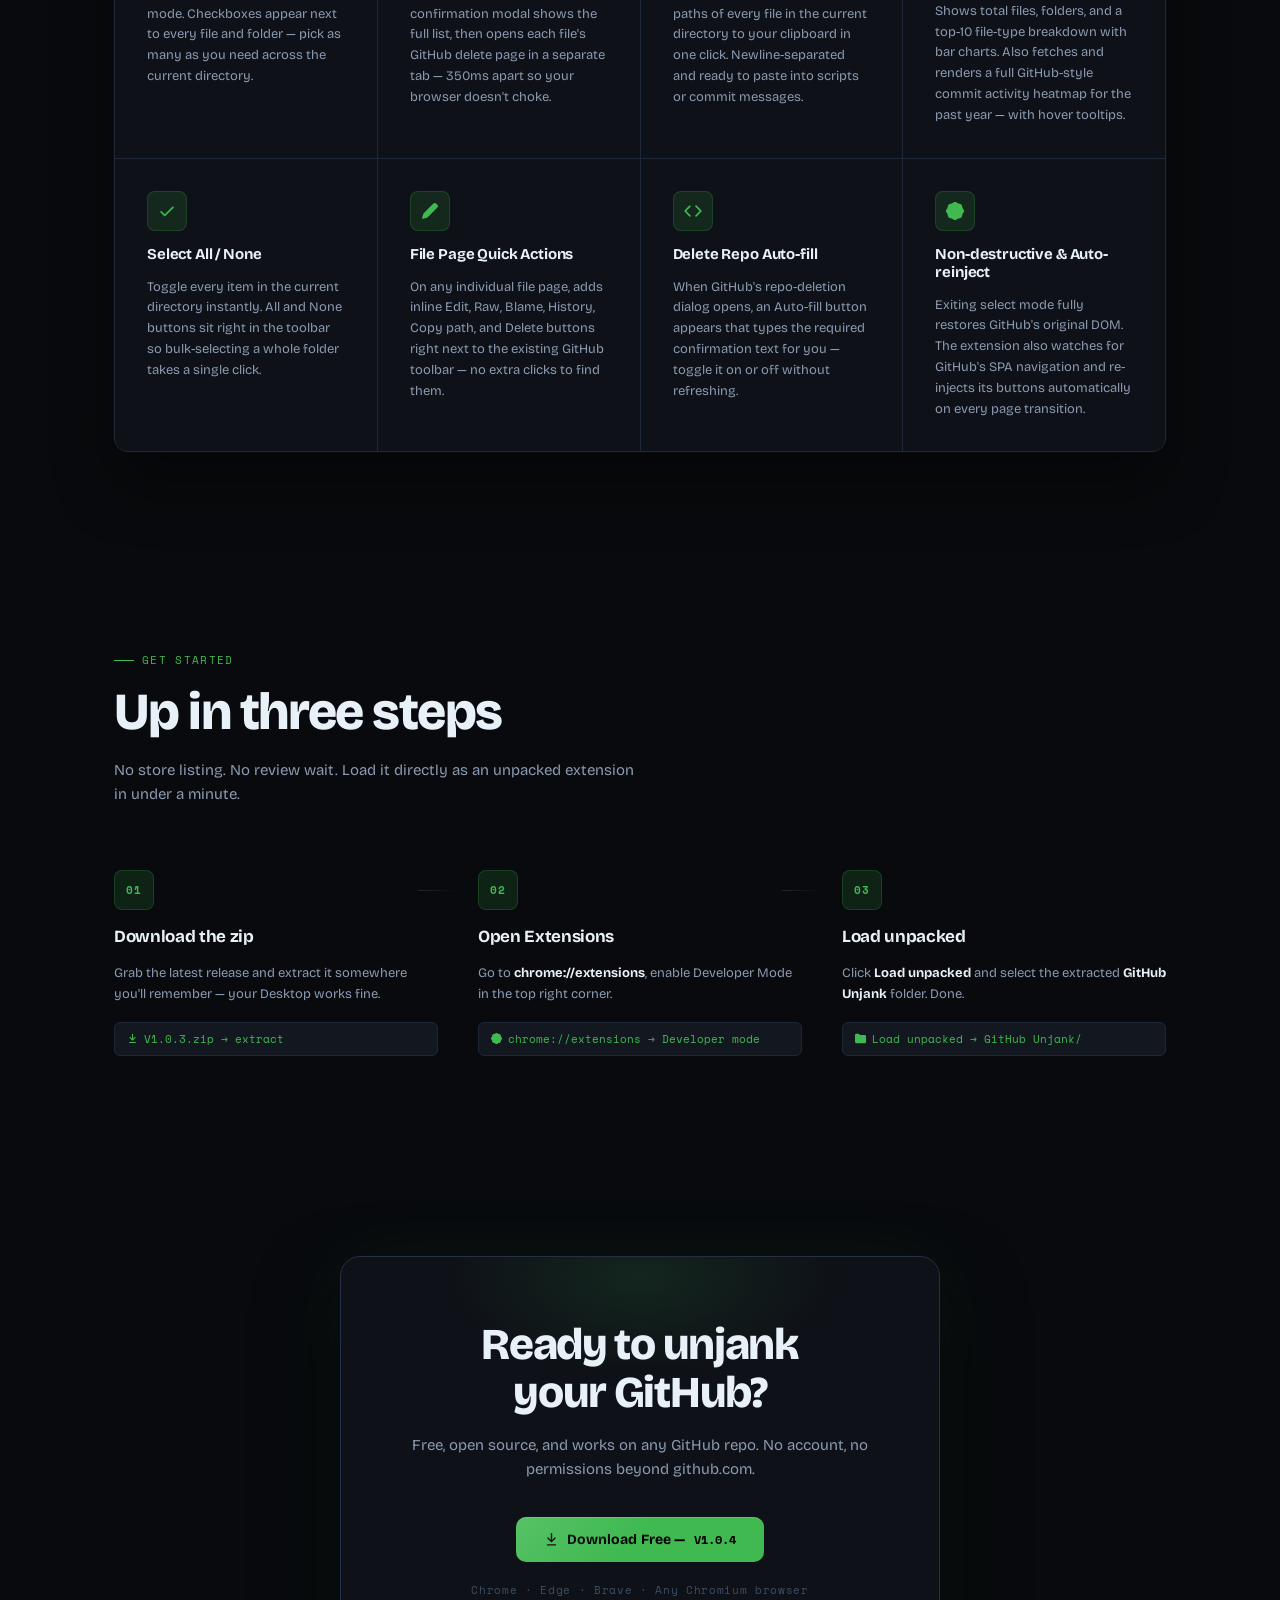
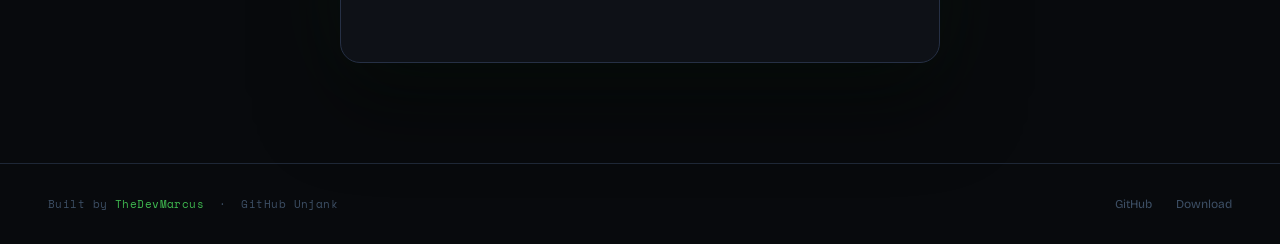
==== commit a4e212b0: "Update download links to version 1.0.4" ====
--- a/index.html
+++ b/index.html
@@ -1027,9 +1027,9 @@
     <div class="cta-box">
       <h2>Ready to unjank<br>your GitHub?</h2>
       <p>Free, open source, and works on any GitHub repo. No account, no permissions beyond github.com.</p>
-      <a href="https://github.com/TheDevMarcus/github_unjank/archive/refs/tags/V1.0.3.zip" class="btn-primary" style="margin: 0 auto; display: inline-flex;">
+      <a href="https://github.com/TheDevMarcus/github_unjank/archive/refs/tags/V1.0.4.zip" id="cta-download-btn" class="btn-primary" style="margin: 0 auto; display: inline-flex;">
         <svg width="15" height="15" viewBox="0 0 16 16" fill="currentColor"><path d="M7.47 10.78a.75.75 0 0 0 1.06 0l3.75-3.75a.75.75 0 0 0-1.06-1.06L8.75 8.44V1.75a.75.75 0 0 0-1.5 0v6.69L4.78 5.97a.75.75 0 0 0-1.06 1.06l3.75 3.75ZM3.75 13a.75.75 0 0 0 0 1.5h8.5a.75.75 0 0 0 0-1.5h-8.5Z"/></svg>
-        Download Free — V1.0.3
+        Download Free — <span class="cta-version-label" style="font-family:var(--mono);font-size:12px;font-weight:700;">V1.0.4</span>
       </a>
       <div class="cta-version">Chrome · Edge · Brave · Any Chromium browser</div>
     </div>
@@ -1042,13 +1042,13 @@
   </div>
   <div class="footer-right">
     <a href="https://github.com/TheDevMarcus/github_unjank" target="_blank">GitHub</a>
-    <a href="https://github.com/TheDevMarcus/github_unjank/archive/refs/tags/V1.0.3.zip">Download</a>
+    <a href="https://github.com/TheDevMarcus/github_unjank/archive/refs/tags/V1.0.4.zip" id="footer-download-link">Download</a>
   </div>
 </footer>
 
 <script>
 (async () => {
-  const FALLBACK_VERSION = 'V1.0.3';
+  const FALLBACK_VERSION = 'V1.0.4';
   const REPO = 'TheDevMarcus/github_unjank';
 
   let version = FALLBACK_VERSION;
@@ -1067,13 +1067,23 @@
     el.textContent = version;
   });
 
-  document.querySelectorAll('.btn-version-label').forEach(el => {
+  document.querySelectorAll('.btn-version-label, .cta-version-label').forEach(el => {
     el.textContent = version;
   });
 
   const heroBtn = document.getElementById('hero-download-btn');
   if (heroBtn) {
     heroBtn.href = `https://github.com/${REPO}/archive/refs/tags/${version}.zip`;
+  }
+
+  const ctaBtn = document.getElementById('cta-download-btn');
+  if (ctaBtn) {
+    ctaBtn.href = `https://github.com/${REPO}/archive/refs/tags/${version}.zip`;
+  }
+
+  const footerDl = document.getElementById('footer-download-link');
+  if (footerDl) {
+    footerDl.href = `https://github.com/${REPO}/archive/refs/tags/${version}.zip`;
   }
 })();
 </script>
